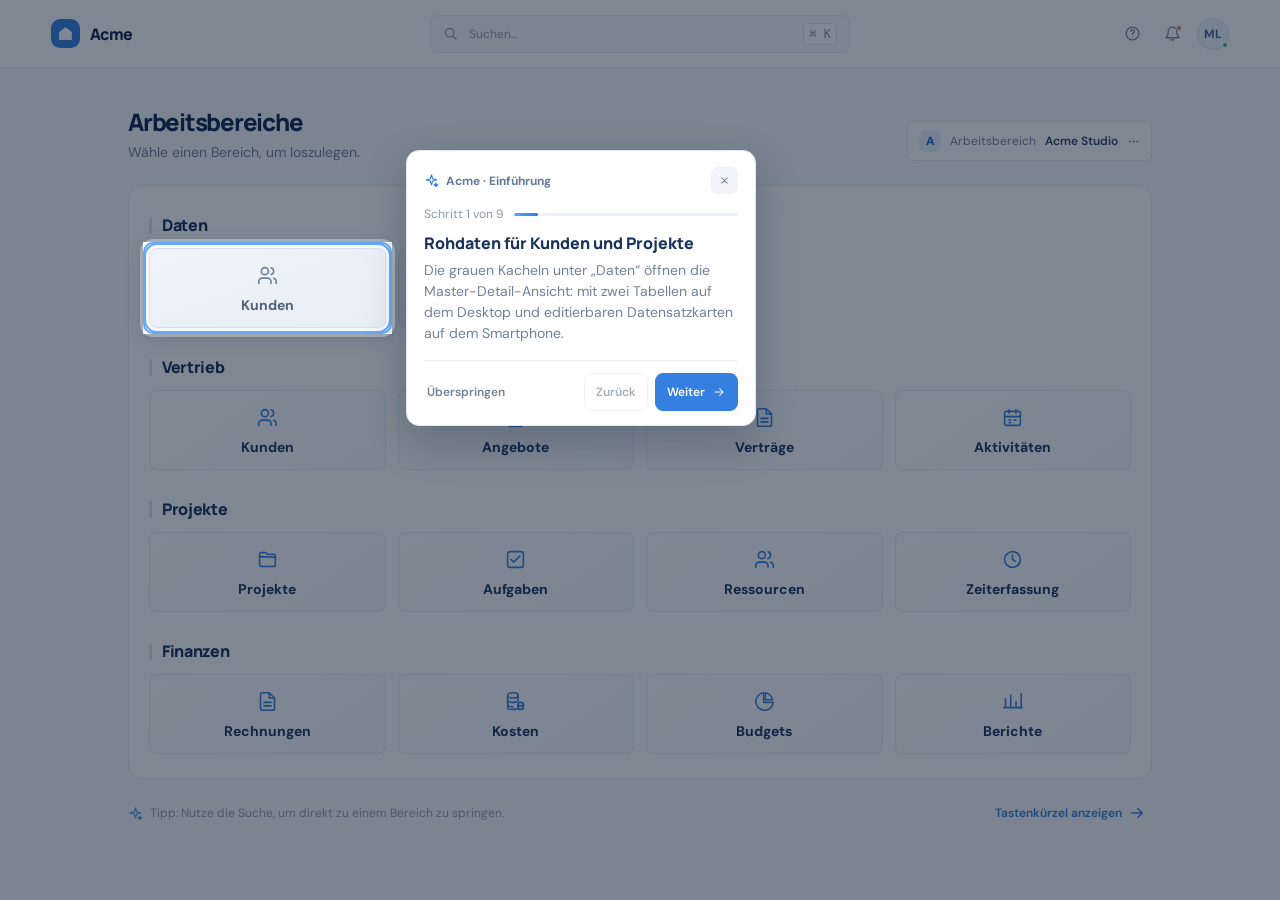
==== NavigationExperiment1/index.html @ 3a488037 "Initial commit" ====
<!doctype html>
<html lang="de">
  <head>
    <meta charset="utf-8" />
    <meta name="viewport" content="width=device-width, initial-scale=1" />
    <meta name="theme-color" content="#f5f8fc" />
    <title>Acme · Arbeitsbereich</title>
    <link rel="preconnect" href="https://fonts.googleapis.com" />
    <link rel="preconnect" href="https://fonts.gstatic.com" crossorigin />
    <link href="https://fonts.googleapis.com/css2?family=DM+Sans:wght@400;500;600;700&family=Manrope:wght@500;600;700;800&display=swap" rel="stylesheet" />
    <link rel="stylesheet" href="./styles.css" />
  </head>
  <body>
    <div class="app-shell">
      <header class="topbar">
        <button class="brand" data-action="home" aria-label="Zur Startseite">
          <span class="brand-mark" aria-hidden="true"><svg><use href="#i-house"></use></svg></span>
          <span class="brand-name">Acme</span>
        </button>

        <div class="topbar-center">
          <label class="searchbox" for="global-search">
            <svg aria-hidden="true"><use href="#i-search"></use></svg>
            <input id="global-search" type="search" placeholder="Suchen…" autocomplete="off" />
            <kbd>⌘ K</kbd>
          </label>
          <div class="search-results" id="search-results" hidden></div>
        </div>

        <div class="topbar-actions">
          <button class="icon-button" data-action="help" aria-label="Hilfe" title="Hilfe"><svg><use href="#i-help"></use></svg></button>
          <button class="icon-button notification-button" data-action="notifications" aria-label="Benachrichtigungen" title="Benachrichtigungen"><svg><use href="#i-bell"></use></svg><span class="notification-dot"></span></button>
          <button class="avatar-button" data-action="profile" aria-label="Profil öffnen" title="Profil"><span>ML</span><i></i></button>
        </div>
      </header>

      <main id="app-main" class="main-content" tabindex="-1"></main>
      <div id="overlay-root"></div>
      <div id="onboarding-root"></div>
      <div id="toast-root" class="toast-root" aria-live="polite"></div>
    </div>

    <svg class="icon-definitions" xmlns="http://www.w3.org/2000/svg" aria-hidden="true">
      <symbol id="i-house" viewBox="0 0 24 24"><path d="m3 10 9-7 9 7v10a1 1 0 0 1-1 1h-5v-7H9v7H4a1 1 0 0 1-1-1z"/><path d="M8 21v-7h8v7"/></symbol>
      <symbol id="i-search" viewBox="0 0 24 24"><circle cx="10.8" cy="10.8" r="6.8"/><path d="m16 16 5 5"/></symbol>
      <symbol id="i-help" viewBox="0 0 24 24"><circle cx="12" cy="12" r="9"/><path d="M9.6 9a2.5 2.5 0 1 1 4.8 1c-.6 1.1-2.4 1.5-2.4 3.2M12 17h.01"/></symbol>
      <symbol id="i-bell" viewBox="0 0 24 24"><path d="M18 9a6 6 0 0 0-12 0c0 7-3 7-3 9h18c0-2-3-2-3-9"/><path d="M10 21h4"/></symbol>
      <symbol id="i-users" viewBox="0 0 24 24"><path d="M16 21v-2a4 4 0 0 0-4-4H6a4 4 0 0 0-4 4v2M9 11a4 4 0 1 0 0-8 4 4 0 0 0 0 8ZM22 21v-2a4 4 0 0 0-3-3.87M16 3.13a4 4 0 0 1 0 7.75"/></symbol>
      <symbol id="i-file" viewBox="0 0 24 24"><path d="M14 2H6a2 2 0 0 0-2 2v16a2 2 0 0 0 2 2h12a2 2 0 0 0 2-2V8z"/><path d="M14 2v6h6M8 13h8M8 17h8"/></symbol>
      <symbol id="i-calendar" viewBox="0 0 24 24"><rect x="3" y="5" width="18" height="16" rx="2"/><path d="M16 3v4M8 3v4M3 11h18M8 15h2M14 15h2M8 18h2"/></symbol>
      <symbol id="i-folder" viewBox="0 0 24 24"><path d="M3 6a2 2 0 0 1 2-2h5l2 2h7a2 2 0 0 1 2 2v10a2 2 0 0 1-2 2H5a2 2 0 0 1-2-2z"/><path d="M3 9h18"/></symbol>
      <symbol id="i-check" viewBox="0 0 24 24"><rect x="3" y="3" width="18" height="18" rx="3"/><path d="m7 12 3 3 7-7"/></symbol>
      <symbol id="i-clock" viewBox="0 0 24 24"><circle cx="12" cy="12" r="9"/><path d="M12 7v5l3 2"/></symbol>
      <symbol id="i-chart" viewBox="0 0 24 24"><path d="M4 19V9M10 19V5M16 19v-7M22 19V3M2 19h21"/></symbol>
      <symbol id="i-coins" viewBox="0 0 24 24"><ellipse cx="9" cy="5" rx="6" ry="3"/><path d="M3 5v5c0 1.7 2.7 3 6 3s6-1.3 6-3V5M3 10v5c0 1.7 2.7 3 6 3M3 15v4c0 1.1 2.7 2 6 2s6-.9 6-2v-2"/><ellipse cx="18" cy="15" rx="3" ry="2"/><path d="M15 15v4c0 1.1 1.3 2 3 2s3-.9 3-2v-4"/></symbol>
      <symbol id="i-pie" viewBox="0 0 24 24"><path d="M11 2a10 10 0 1 0 11 11H11z"/><path d="M13 2v8h8a10 10 0 0 0-8-8z"/></symbol>
      <symbol id="i-settings" viewBox="0 0 24 24"><circle cx="12" cy="12" r="3"/><path d="m19.4 15 .1.1 1.4 1.1-1.4 2.4-1.7-.7a8 8 0 0 1-1.8 1l-.3 1.8h-2.8l-.3-1.8a8 8 0 0 1-1.8-1l-1.7.7-1.4-2.4L7.1 15a8 8 0 0 1 0-2l-1.4-1.1 1.4-2.4 1.7.7a8 8 0 0 1 1.8-1l.3-1.8h2.8l.3 1.8a8 8 0 0 1 1.8 1l1.7-.7 1.4 2.4-1.4 1.1a8 8 0 0 1-.1 2z"/></symbol>
      <symbol id="i-plus" viewBox="0 0 24 24"><path d="M12 5v14M5 12h14"/></symbol>
      <symbol id="i-arrow" viewBox="0 0 24 24"><path d="M5 12h14M13 6l6 6-6 6"/></symbol>
      <symbol id="i-more" viewBox="0 0 24 24"><circle cx="5" cy="12" r="1"/><circle cx="12" cy="12" r="1"/><circle cx="19" cy="12" r="1"/></symbol>
      <symbol id="i-trend" viewBox="0 0 24 24"><path d="m3 17 6-6 4 4 8-9M15 6h6v6"/></symbol>
      <symbol id="i-filter" viewBox="0 0 24 24"><path d="M4 6h16M7 12h10m-7 6h4"/></symbol>
      <symbol id="i-spark" viewBox="0 0 24 24"><path d="m12 3 1.8 6.2L20 11l-6.2 1.8L12 19l-1.8-6.2L4 11l6.2-1.8zM19 16l.8 2.2L22 19l-2.2.8L19 22l-.8-2.2L16 19l2.2-.8z"/></symbol>
      <symbol id="i-moon" viewBox="0 0 24 24"><path d="M20.5 15.3A8.5 8.5 0 0 1 8.7 3.5 8.5 8.5 0 1 0 20.5 15.3Z"/></symbol>
      <symbol id="i-sun" viewBox="0 0 24 24"><circle cx="12" cy="12" r="4"/><path d="M12 2v2m0 16v2M4.93 4.93l1.42 1.42m11.3 11.3 1.42 1.42M2 12h2m16 0h2M4.93 19.07l1.42-1.42m11.3-11.3 1.42-1.42"/></symbol>
    </svg>
    <script src="./app.js"></script>
  </body>
</html>
---- NavigationExperiment1/styles.css ----
:root {
  font-family: "DM Sans", "Segoe UI", sans-serif;
  color: #0c2146;
  background: #f5f8fc;
  font-synthesis: none;
  text-rendering: optimizeLegibility;
  --blue: #2782f6;
  --blue-dark: #1262ce;
  --ink: #0c2146;
  --muted: #72819a;
  --line: #e5ebf3;
  --surface: #fff;
  --shadow: 0 8px 24px rgba(25, 64, 112, .055), 0 1px 3px rgba(25, 64, 112, .04);
  --type-caption: 12px;
  --type-body: 14px;
  --type-heading: 16px;
  --type-module: 20px;
  --type-page: 24px;
  --space-1: 4px;
  --space-2: 8px;
  --space-3: 12px;
  --space-4: 16px;
  --space-5: 20px;
  --space-6: 24px;
  --space-8: 32px;
  --space-10: 40px;
  --radius-sm: 6px;
  --radius-md: 8px;
  --radius-lg: 12px;
  --radius-xl: 14px;
  --radius-pill: 999px;
  --control-sm: 32px;
  --control-md: 38px;
  --control-lg: 44px;
  --tile-height: 80px;
  --table-row-height: 56px;
  --table-header-height: 40px;
  --table-name-width: 29%;
  --table-owner-width: 18%;
  --table-status-width: 15%;
  --table-updated-width: 19%;
  --table-value-width: 11%;
  --table-actions-width: 8%;
}

* { box-sizing: border-box; }
body { min-width: 320px; min-height: 100vh; margin: 0; background: radial-gradient(ellipse at 50% -180px, #eaf3ff 0, #f5f8fc 58%); }
button, input, select, textarea { font: inherit; }
button { color: inherit; }
.icon-definitions { position: absolute; width: 0; height: 0; overflow: hidden; }
svg { width: 18px; height: 18px; fill: none; stroke: currentColor; stroke-width: 1.8; stroke-linecap: round; stroke-linejoin: round; }
.app-shell { min-height: 100vh; }
.topbar { height: 68px; display: grid; grid-template-columns: 1fr minmax(260px, 420px) 1fr; align-items: center; gap: 28px; padding: 0 clamp(20px, 4vw, 64px); background: rgba(255,255,255,.9); border-bottom: 1px solid #e7edf5; box-shadow: 0 3px 15px rgba(21, 55, 94, .035); position: sticky; top: 0; z-index: 20; backdrop-filter: blur(14px); }
.brand { justify-self: start; display: inline-flex; align-items: center; gap: 10px; border: 0; background: none; padding: 0; cursor: pointer; }
.brand-mark { display: grid; place-items: center; width: 29px; height: 29px; color: #fff; background: linear-gradient(145deg,#44a1ff,#1472ed); border-radius: 9px; box-shadow: 0 4px 10px rgba(39,130,246,.22); }
.brand-mark svg { width: 17px; height: 17px; fill: currentColor; stroke: none; }
.brand-name { font: 800 18px "Manrope", sans-serif; letter-spacing: -.7px; }
.topbar-center { position: relative; width: 100%; }
.searchbox { height: 38px; display: flex; align-items: center; gap: 9px; padding: 0 11px; border: 1px solid #e8eef6; border-radius: 9px; background: #f6f8fb; color: #8593a9; transition: .18s ease; }
.searchbox:focus-within { border-color: #9dc9ff; background: #fff; box-shadow: 0 0 0 3px rgba(39,130,246,.1); }
.searchbox svg { width: 15px; height: 15px; flex: 0 0 auto; }
.searchbox input { width: 100%; min-width: 0; outline: 0; border: 0; background: transparent; color: var(--ink); font-size: 12px; }
.searchbox input::placeholder { color: #95a1b4; }
.searchbox kbd { font-size: 10px; white-space: nowrap; padding: 3px 5px; border: 1px solid #e2e8f0; border-radius: 4px; background: #fff; color: #8290a4; }
.topbar-actions { justify-self: end; display: flex; align-items: center; gap: 9px; }
.icon-button, .avatar-button { display: grid; place-items: center; position: relative; width: 34px; height: 34px; border: 1px solid transparent; border-radius: 9px; background: transparent; color: #7485a0; cursor: pointer; transition: .16s ease; }
.icon-button:hover, .avatar-button:hover { background: #f3f7fc; border-color: #e5ebf3; color: #216fd2; }
.icon-button svg { width: 17px; height: 17px; }
.notification-dot { position: absolute; top: 6px; right: 6px; width: 6px; height: 6px; border: 1.5px solid #fff; border-radius: 50%; background: #f05f6c; }
.avatar-button { width: 32px; height: 32px; border-color: #dbe5f1; border-radius: 50%; background: #f1f6fd; color: #42648e; font-size: 10px; font-weight: 700; }
.avatar-button i { position: absolute; width: 8px; height: 8px; right: -1px; bottom: 0; border: 2px solid #fff; border-radius: 50%; background: #34be83; }
.main-content { max-width: 1080px; margin: 0 auto; padding: 42px 28px 72px; outline: 0; }
.welcome-row { display: flex; justify-content: space-between; align-items: end; gap: 24px; margin-bottom: 28px; }
.eyebrow { display: flex; align-items: center; gap: 7px; margin: 0 0 9px; color: #5a8dcc; font-size: 11px; font-weight: 700; letter-spacing: .075em; text-transform: uppercase; }
.eyebrow svg { width: 14px; height: 14px; }
h1, h2, h3, p { margin-top: 0; }
h1 { margin-bottom: 7px; font: 800 clamp(24px,3vw,31px)/1.18 "Manrope", sans-serif; letter-spacing: -1.25px; color: #0d2450; }
.welcome-copy { margin: 0; color: #73819a; font-size: 14px; }
.workspace-select { display: flex; align-items: center; gap: 9px; padding: 8px 11px; background: #fff; border: 1px solid var(--line); border-radius: 9px; box-shadow: 0 2px 6px rgba(28,58,94,.025); color: #73819a; font-size: 11px; }
.workspace-select strong { color: #2c4267; font-weight: 600; }
.workspace-select svg { width: 13px; height: 13px; }
.workspace-avatar { display: grid; place-items: center; width: 22px; height: 22px; border-radius: 7px; color: #176cd4; background: #e9f3ff; font-size: 10px; font-weight: 800; }
.section-stack { display: flex; flex-direction: column; gap: 0; padding: 15px 20px; border: 1px solid #e5ebf3; border-radius: 13px; background: rgba(255,255,255,.93); box-shadow: var(--shadow); }
.category-card, .content-card { background: rgba(255,255,255,.93); border: 1px solid #e5ebf3; border-radius: 13px; box-shadow: var(--shadow); }
.category-card { padding: 11px 0 15px; border: 0; border-bottom: 0; border-radius: 0; background: transparent; box-shadow: none; }
.category-card:last-child { padding-bottom: 8px; border-bottom: 0; }
.category-heading { display: flex; align-items: center; gap: 10px; margin: 0 0 10px; font: 800 15px "Manrope", sans-serif; letter-spacing: -.35px; color: #132c57; }
.category-heading::before { content: ""; width: 3px; height: 17px; border-radius: 3px; background: #3388f4; }
.category-subtitle { display: none; }
.tile-grid { display: grid; grid-template-columns: repeat(4, minmax(0,1fr)); gap: 10px; }
.nav-tile { min-height: 79px; display: flex; flex-direction: column; align-items: center; justify-content: center; gap: 5px; padding: 9px 8px; position: relative; border: 1px solid #e8edf4; border-radius: 9px; background: linear-gradient(160deg,#fff,#fbfdff); color: var(--ink); text-align: center; cursor: pointer; box-shadow: 0 2px 5px rgba(23,58,98,.025); transition: transform .18s ease, box-shadow .18s ease, border-color .18s ease; }
.nav-tile:hover { transform: translateY(-2px); border-color: #bed9fb; box-shadow: 0 9px 18px rgba(27,96,172,.09); }
.tile-icon { flex: 0 0 auto; display: grid; place-items: center; width: 27px; height: 27px; color: #2882f2; }
.tile-icon svg { width: 21px; height: 21px; }
.tile-copy { min-width: 0; display: flex; flex-direction: column; align-items: center; gap: 4px; }
.tile-title { font-size: 11px; line-height: 1.2; font-weight: 700; color: #19325d; }
.tile-desc { color: #8793a6; font-size: 10px; line-height: 1.25; }
.tile-desc, .tile-arrow { display: none; }
.home-footer { display: flex; justify-content: space-between; align-items: center; margin-top: 24px; color: #91a0b4; font-size: 11px; }
.home-footer .tip { display: flex; align-items: center; gap: 7px; }
.home-footer .tip svg { width: 15px; height: 15px; color: #4b98f0; }
.text-button { display: inline-flex; align-items: center; gap: 6px; border: 0; background: transparent; color: #287be4; font-size: 11px; font-weight: 600; cursor: pointer; }
.text-button:hover { color: #075dca; }

/* Module screens */
.breadcrumbs { display: flex; align-items: center; gap: 8px; margin: 0 0 22px; color: #8a98ac; font-size: 11px; }
.breadcrumbs button { border: 0; background: transparent; color: #467bb9; cursor: pointer; padding: 0; }
.breadcrumbs svg { width: 12px; height: 12px; color: #a5b2c3; }
.module-header { display: flex; justify-content: space-between; align-items: center; gap: 18px; margin-bottom: 24px; }
.module-title-wrap { display: flex; align-items: center; gap: 14px; }
.module-icon { display: grid; place-items: center; width: 48px; height: 48px; border: 1px solid #dcecff; border-radius: 13px; background: #eef6ff; color: #2981ee; }
.module-icon svg { width: 23px; height: 23px; }
.module-header h1 { margin-bottom: 4px; font-size: 25px; }
.module-header p { margin: 0; color: #7c8aa0; font-size: 12px; }
.primary-button, .secondary-button { height: 37px; display: inline-flex; align-items: center; justify-content: center; gap: 7px; padding: 0 13px; border: 1px solid #dce5f0; border-radius: 8px; background: #fff; color: #344c70; font-size: 11px; font-weight: 600; cursor: pointer; transition: .15s ease; }
.primary-button { border-color: #2679e4; background: linear-gradient(145deg,#388ff5,#1870df); color: white; box-shadow: 0 4px 10px rgba(35,119,226,.2); }
.primary-button:hover { background: #1466d0; transform: translateY(-1px); }
.secondary-button:hover { border-color: #bbd3f2; background: #f8fbff; }
.primary-button svg, .secondary-button svg { width: 15px; height: 15px; }
.stats-row { display: grid; grid-template-columns: repeat(4,minmax(0,1fr)); gap: 12px; margin-bottom: 17px; }
.stat-card { padding: 16px 17px; border: 1px solid var(--line); border-radius: 11px; background: #fff; box-shadow: 0 3px 8px rgba(24,58,96,.025); }
.stat-label { color: #7a889e; font-size: 10px; }
.stat-value-row { display: flex; align-items: end; justify-content: space-between; gap: 8px; margin-top: 7px; }
.stat-value { color: #132b55; font: 800 22px "Manrope",sans-serif; letter-spacing: -.7px; }
.stat-change { color: #1ba778; font-size: 10px; font-weight: 700; }
.stat-icon { display: grid; place-items: center; width: 28px; height: 28px; border-radius: 8px; color: #3287f3; background: #edf5ff; }
.stat-icon svg { width: 15px; height: 15px; }
.content-card { overflow: hidden; }
.content-card-header { display: flex; justify-content: space-between; align-items: center; gap: 16px; padding: 16px 18px; border-bottom: 1px solid #edf1f6; }
.content-card-header h2 { margin: 0; font: 700 14px "Manrope",sans-serif; color: #17305b; }
.content-card-header p { margin: 4px 0 0; color: #8a97aa; font-size: 10px; }
.table-tools { display: flex; align-items: center; gap: 8px; }
.table-search { display: flex; align-items: center; gap: 6px; width: 178px; height: 31px; padding: 0 9px; border: 1px solid #e8edf4; border-radius: 7px; color: #9aa7b8; background: #fff; }
.table-search svg { width: 14px; height: 14px; }
.table-search input { min-width: 0; width: 100%; border: 0; outline: 0; font-size: 10px; color: var(--ink); }
.table-search input::placeholder { color: #9aa7b8; }
.filter-button { display: inline-flex; align-items: center; gap: 6px; height: 31px; padding: 0 9px; border: 1px solid #e8edf4; border-radius: 7px; background: #fff; color: #657791; font-size: 10px; cursor: pointer; }
.filter-button svg { width: 13px; height: 13px; }
.table-wrap { overflow-x: auto; }
table { width: 100%; border-collapse: collapse; white-space: nowrap; }
th { padding: 10px 18px; background: #fbfcfe; color: #8d9aad; font-size: 9px; font-weight: 600; text-align: left; }
td { padding: 12px 18px; border-top: 1px solid #f0f3f7; color: #445874; font-size: 10px; }
tbody tr:hover { background: #fbfdff; }
.row-name { display: flex; align-items: center; gap: 10px; color: #20395f; font-weight: 600; }
.row-avatar { display: grid; place-items: center; width: 28px; height: 28px; flex: 0 0 auto; border-radius: 8px; background: #edf5ff; color: #317fdc; font-size: 9px; font-weight: 700; }
.row-avatar.green { background: #e8f8f0; color: #28966c; }.row-avatar.violet { background: #f2edff; color: #7d62cf; }.row-avatar.orange { background: #fff3e7; color: #d98736; }
.row-sub { display: block; margin-top: 2px; color: #929fb0; font-size: 9px; font-weight: 400; }
.status { display: inline-flex; align-items: center; gap: 5px; padding: 4px 7px; border-radius: 20px; background: #eaf8f1; color: #24885e; font-size: 9px; font-weight: 600; }
.status::before { content: ""; width: 5px; height: 5px; border-radius: 50%; background: currentColor; }
.status.pending { background: #fff6e7; color: #c48525; }.status.progress { background: #edf5ff; color: #3379cf; }.status.overdue { background: #fff0f0; color: #d7565d; }
.amount { color: #223a5f; font-weight: 700; }
.row-menu { display: grid; place-items: center; width: 26px; height: 26px; border: 0; border-radius: 6px; background: transparent; color: #9ba8b9; cursor: pointer; }
.row-menu:hover { background: #f1f6fc; color: #397fcf; }
.row-menu svg { width: 16px; height: 16px; }
.table-footer { display: flex; justify-content: space-between; align-items: center; padding: 12px 18px; border-top: 1px solid #edf1f6; color: #8b98aa; font-size: 9px; }
.pagination { display: flex; align-items: center; gap: 4px; }.page-button { display: grid; place-items: center; width: 25px; height: 25px; border: 1px solid transparent; border-radius: 6px; background: transparent; color: #77879e; font-size: 9px; cursor: pointer; }.page-button.active { border-color: #d8e9fc; background: #edf5ff; color: #2477db; font-weight: 700; }
.secondary-grid { display: grid; grid-template-columns: 1.4fr 1fr; gap: 15px; margin-top: 15px; }
.activity-list { padding: 0 18px 5px; }
.activity-item { display: flex; align-items: center; gap: 11px; padding: 11px 0; border-bottom: 1px solid #f0f3f7; color: #5c6e88; font-size: 10px; }.activity-item:last-child { border-bottom: 0; }
.activity-dot { width: 7px; height: 7px; border-radius: 50%; background: #3c90f3; box-shadow: 0 0 0 4px #edf5ff; }
.activity-item strong { color: #334c70; font-weight: 600; }.activity-time { margin-left: auto; color: #9ba7b6; font-size: 9px; }
.progress-content { padding: 17px 18px 19px; }.progress-title { display: flex; justify-content: space-between; margin-bottom: 8px; color: #6f7f96; font-size: 10px; }.progress-title strong { color: #344c70; }.progress-track { height: 7px; overflow: hidden; border-radius: 10px; background: #edf1f7; }.progress-track span { display: block; width: 72%; height: 100%; border-radius: inherit; background: linear-gradient(90deg,#48a1ff,#2378e6); }.progress-caption { margin: 9px 0 0; color: #91a0b2; font-size: 9px; }
.empty-row { padding: 27px; color: #96a3b4; text-align: center; font-size: 11px; }

/* Popovers, search and forms */
.search-results { position: absolute; z-index: 30; top: 44px; left: 0; right: 0; padding: 6px; border: 1px solid #e3eaf3; border-radius: 10px; background: white; box-shadow: 0 14px 35px rgba(14,43,80,.15); }
.search-caption { padding: 6px 8px 8px; color: #93a0b0; font-size: 9px; font-weight: 700; letter-spacing: .06em; text-transform: uppercase; }
.search-result { display: flex; align-items: center; gap: 9px; width: 100%; padding: 8px; border: 0; border-radius: 7px; background: #fff; text-align: left; cursor: pointer; }.search-result:hover { background: #f5f9fe; }.search-result .tile-icon { width: 30px; height: 30px; border-radius: 7px; }.search-result .tile-icon svg { width: 15px; height: 15px; }.search-result strong { display: block; color: #2b4267; font-size: 10px; }.search-result small { display: block; margin-top: 2px; color: #8d9aab; font-size: 9px; }
.popover { position: fixed; z-index: 40; top: 58px; right: clamp(18px,4vw,64px); width: 282px; border: 1px solid #e2e9f2; border-radius: 11px; background: #fff; box-shadow: 0 14px 38px rgba(16,44,79,.17); overflow: hidden; animation: pop .15s ease-out; }.popover-header { padding: 14px 15px; border-bottom: 1px solid #edf1f6; color: #20395f; font: 700 12px "Manrope",sans-serif; }.popover-item { display: flex; gap: 10px; padding: 12px 15px; border-bottom: 1px solid #f1f4f8; color: #6b7c94; font-size: 10px; line-height: 1.45; }.popover-item:last-child { border: 0; }.popover-item svg { width: 15px; height: 15px; color: #4287db; flex: 0 0 auto; }.popover-item strong { color: #354d70; }
.menu-item { display: flex; width: 100%; align-items: center; gap: 10px; padding: 11px 15px; border: 0; background: #fff; color: #566a86; text-align: left; font-size: 10px; cursor: pointer; }.menu-item:hover { background: #f6f9fd; }.menu-item svg { width: 15px; height: 15px; color: #7890ae; }.profile-card { display: flex; align-items: center; gap: 10px; padding: 14px; border-bottom: 1px solid #edf1f6; }.profile-large { display: grid; place-items: center; width: 35px; height: 35px; border-radius: 50%; background: #eaf3ff; color: #3179cc; font-size: 11px; font-weight: 700; }.profile-card strong { display: block; color: #314967; font-size: 11px; }.profile-card small { display: block; margin-top: 2px; color: #8d9aab; font-size: 9px; }
.overlay { position: fixed; z-index: 60; inset: 0; display: grid; place-items: center; padding: 20px; background: rgba(16,37,66,.32); backdrop-filter: blur(3px); animation: fade .15s ease; }.modal { width: min(100%,430px); border: 1px solid #e1e9f3; border-radius: 13px; background: white; box-shadow: 0 18px 55px rgba(10,32,63,.22); overflow: hidden; animation: pop .18s ease-out; }.modal-header { display: flex; justify-content: space-between; align-items: start; padding: 19px 21px 15px; border-bottom: 1px solid #edf1f6; }.modal-header h2 { margin: 0 0 5px; color: #19325b; font: 800 17px "Manrope",sans-serif; }.modal-header p { margin: 0; color: #8794a6; font-size: 10px; }.close-button { display: grid; place-items: center; width: 27px; height: 27px; border: 0; border-radius: 7px; background: #f4f7fb; color: #7d8da3; cursor: pointer; }.close-button svg { width: 14px; height: 14px; transform: rotate(45deg); }.form-body { display: grid; gap: 13px; padding: 18px 21px; }.field { display: grid; gap: 6px; }.field label { color: #546984; font-size: 10px; font-weight: 600; }.field input, .field select, .field textarea { width: 100%; min-height: 36px; border: 1px solid #e2e9f1; border-radius: 7px; padding: 8px 10px; outline: 0; background: #fff; color: #344b6b; font-size: 10px; }.field textarea { min-height: 70px; resize: vertical; }.field input:focus, .field select:focus, .field textarea:focus { border-color: #98c3f5; box-shadow: 0 0 0 3px rgba(39,130,246,.09); }.modal-footer { display: flex; justify-content: end; gap: 8px; padding: 12px 21px 17px; border-top: 1px solid #edf1f6; }
.toast-root { position: fixed; z-index: 80; bottom: 22px; right: 22px; display: flex; flex-direction: column; gap: 8px; }.toast { display: flex; align-items: center; gap: 9px; min-width: 220px; padding: 12px 15px; border: 1px solid #dbe9f8; border-radius: 9px; background: white; box-shadow: 0 9px 25px rgba(24,54,90,.14); color: #47617f; font-size: 11px; animation: toast-in .2s ease-out; }.toast svg { width: 16px; height: 16px; color: #27a879; }
@keyframes pop { from { opacity: 0; transform: translateY(-5px) scale(.985); } to { opacity: 1; transform: translateY(0) scale(1); } } @keyframes fade { from { opacity: 0; } to { opacity: 1; } } @keyframes toast-in { from { opacity: 0; transform: translateY(8px); } to { opacity: 1; transform: translateY(0); } }
@media (max-width: 850px) { .main-content { padding: 30px 20px 55px; }.tile-grid { grid-template-columns: repeat(2,minmax(0,1fr)); }.nav-tile { min-height: 78px; }.topbar { grid-template-columns: auto minmax(160px,1fr) auto; gap: 17px; padding: 0 20px; }.stats-row { grid-template-columns: repeat(2,minmax(0,1fr)); }.secondary-grid { grid-template-columns: 1fr; } }
@media (max-width: 560px) { .topbar { height: 104px; grid-template-columns: 1fr auto; grid-template-rows: 56px 38px; gap: 0 10px; padding: 0 14px 9px; }.topbar-center { grid-column: 1 / -1; grid-row: 2; display: block; }.brand-name { font-size: 17px; }.topbar-actions { grid-column: 2; grid-row: 1; }.main-content { padding: 25px 14px 45px; }.welcome-row { align-items: start; flex-direction: column; gap: 15px; margin-bottom: 21px; }.welcome-row .workspace-select { align-self: stretch; }.category-card { padding: 15px 13px; }.tile-grid { gap: 8px; }.nav-tile { min-height: 73px; padding: 10px; gap: 9px; }.tile-icon { width: 34px; height: 34px; }.tile-icon svg { width: 17px; height: 17px; }.tile-title { font-size: 11px; }.tile-desc { font-size: 9px; }.module-header { align-items: start; flex-direction: column; }.module-header .primary-button { align-self: stretch; }.module-header h1 { font-size: 22px; }.stats-row { gap: 8px; }.stat-card { padding: 13px; }.stat-value { font-size: 19px; }.content-card-header { align-items: start; flex-direction: column; }.table-tools { width: 100%; }.table-search { flex: 1; }.table-footer { flex-direction: column; align-items: start; gap: 9px; }.home-footer { align-items: start; flex-direction: column; gap: 11px; }.popover { right: 12px; top: 90px; }.searchbox kbd { display: none; } }

/* Typography scale: size follows the role, not the individual component. */
h1 { font-size: var(--type-page); }
.module-header h1 { font-size: var(--type-module); }
.welcome-copy, .module-header p, .tile-title, .primary-button, .secondary-button,
.filter-button, .table-search input, td, .status, .amount, .menu-item, .popover-item,
.toast, .activity-item, .field input, .field select, .field textarea, .empty-row {
  font-size: var(--type-body);
}
.category-heading, .content-card-header h2, .modal-header h2 { font-size: var(--type-heading); }
.stat-value { font-size: var(--type-page); }
.eyebrow, .workspace-select, .searchbox input, .stat-label, th, .row-sub,
.table-footer, .page-button, .search-caption, .search-result strong,
.field label, .modal-header p, .progress-caption, .progress-title,
.activity-time, .profile-card strong, .profile-card small, .searchbox kbd,
.avatar-button, .profile-large { font-size: var(--type-caption); }
.search-result small { font-size: var(--type-caption); }
.home-footer, .text-button, .breadcrumbs, .content-card-header p,
.stat-change, .row-avatar { font-size: var(--type-caption); }
.popover-item { font-size: var(--type-body); }

/* Compact scale: five sizes cover the complete interface. */
.brand-name { font-size: var(--type-heading); }
.workspace-avatar, .popover-header span, #overlay-root .welcome-copy { font-size: var(--type-caption) !important; }
@media (max-width: 560px) {
  .brand-name { font-size: var(--type-heading); }
}

/* Shared layout scale for spacing, controls, cards and data tables. */
.topbar { height: 68px; }
.main-content { padding-block: var(--space-10) 72px; }
.welcome-row { gap: var(--space-6); margin-bottom: var(--space-6); }
.section-stack { padding: var(--space-4) var(--space-5); border-radius: var(--radius-xl); }
.category-card { padding-block: var(--space-3) var(--space-4); }
.category-heading { margin-bottom: var(--space-3); }
.tile-grid { gap: var(--space-3); }
.nav-tile { min-height: var(--tile-height); gap: var(--space-2); padding: var(--space-2); border-radius: var(--radius-md); }
.topbar-actions, .tile-copy, .table-tools, .pagination { gap: var(--space-2); }
.searchbox, .primary-button, .secondary-button { min-height: var(--control-md); border-radius: var(--radius-md); }
.searchbox { height: var(--control-md); padding-inline: var(--space-3); }
.icon-button { width: var(--control-sm); height: var(--control-sm); border-radius: var(--radius-md); }
.workspace-select, .filter-button, .table-search { min-height: var(--control-sm); border-radius: var(--radius-sm); }
.primary-button, .secondary-button { padding-inline: var(--space-4); }
.stats-row { gap: var(--space-3); margin-bottom: var(--space-4); }
.stat-card { min-height: 104px; padding: var(--space-4); border-radius: var(--radius-lg); }
.stat-value-row { margin-top: var(--space-2); }
.content-card, .category-card { border-radius: var(--radius-lg); }
.content-card-header { min-height: 64px; padding: var(--space-4) var(--space-5); gap: var(--space-4); }
.table-search { width: 190px; height: var(--control-sm); padding-inline: var(--space-2); }
.filter-button { height: var(--control-sm); padding-inline: var(--space-3); }
.table-wrap { width: 100%; }
table { width: 100%; table-layout: fixed; }
col.col-name { width: var(--table-name-width); }
col.col-owner { width: var(--table-owner-width); }
col.col-status { width: var(--table-status-width); }
col.col-updated { width: var(--table-updated-width); }
col.col-value { width: var(--table-value-width); }
col.col-actions { width: var(--table-actions-width); }
th { height: var(--table-header-height); padding: var(--space-2) var(--space-4); overflow: hidden; text-overflow: ellipsis; }
td { height: var(--table-row-height); padding: var(--space-2) var(--space-4); overflow: hidden; text-overflow: ellipsis; }
.row-name { min-width: 0; gap: var(--space-3); }
.row-name > span:last-child { min-width: 0; overflow: hidden; text-overflow: ellipsis; }
.row-sub { overflow: hidden; text-overflow: ellipsis; white-space: nowrap; }
.row-menu { width: var(--control-sm); height: var(--control-sm); border-radius: var(--radius-sm); }
.table-wrap td:last-child, .table-wrap th:last-child { padding-left: var(--space-1); padding-right: var(--space-5); text-align: right; }
.table-wrap td:last-child .row-menu { margin-left: auto; }
.status { max-width: 100%; padding: var(--space-1) var(--space-2); border-radius: var(--radius-pill); overflow: hidden; text-overflow: ellipsis; white-space: nowrap; }
.table-footer { min-height: 48px; padding: var(--space-2) var(--space-5); }
.page-button { width: var(--control-sm); height: var(--control-sm); border-radius: var(--radius-sm); }
.secondary-grid { gap: var(--space-4); margin-top: var(--space-4); }
.activity-list { padding-inline: var(--space-5); }
.activity-item { min-height: 48px; gap: var(--space-3); }
.progress-content { padding: var(--space-5); }
.search-results, .popover { border-radius: var(--radius-lg); }
.search-result { min-height: var(--control-lg); padding: var(--space-2); border-radius: var(--radius-sm); }
.popover-item { min-height: 52px; gap: var(--space-3); padding: var(--space-3) var(--space-4); }
.menu-item { min-height: var(--control-lg); gap: var(--space-3); padding-inline: var(--space-4); }
.modal { border-radius: var(--radius-xl); }
.modal-header { min-height: 76px; padding: var(--space-5); }
.form-body { gap: var(--space-4); padding: var(--space-5); }
.field { gap: var(--space-2); }
.field input, .field select { min-height: var(--control-md); padding: var(--space-2) var(--space-3); border-radius: var(--radius-sm); }
.field textarea { min-height: 88px; padding: var(--space-3); border-radius: var(--radius-sm); }
.modal-footer { min-height: 64px; gap: var(--space-2); padding: var(--space-3) var(--space-5); }
.toast { min-height: var(--control-lg); gap: var(--space-3); padding: var(--space-3) var(--space-4); border-radius: var(--radius-md); }

@media (max-width: 850px) {
  .main-content { padding: 30px 20px 55px; }
  .tile-grid { gap: var(--space-2); }
  .nav-tile { min-height: 76px; }
  .table-wrap { overflow-x: auto; }
  table { min-width: 760px; }
}
@media (max-width: 560px) {
  .main-content { padding: 25px 14px 45px; }
  .section-stack { padding: var(--space-3); }
  .category-card { padding: var(--space-3) 0; }
  .tile-grid { gap: var(--space-2); }
  .nav-tile { min-height: 72px; padding: var(--space-2); }
  .stats-row { gap: var(--space-2); }
  .stat-card { min-height: 96px; padding: var(--space-3); }
  .content-card-header { padding: var(--space-4); }
  .table-search { width: auto; flex: 1; }
  .activity-list { padding-inline: var(--space-4); }
  .modal-header, .form-body { padding-inline: var(--space-4); }
  .modal-footer { padding-inline: var(--space-4); }
}

/* Calm visual treatment: retain the blue identity and card layout with less noise. */
:root {
  --blue: #347fdf;
  --blue-dark: #246bc4;
  --muted: #748198;
  --line: #e7ebf1;
  --shadow: 0 2px 8px rgba(30, 54, 84, .035);
}
body { background: #f7f9fc; }
.topbar { background: #fff; box-shadow: none; backdrop-filter: none; }
.brand-mark { background: #347fdf; box-shadow: none; }
.searchbox:focus-within { box-shadow: 0 0 0 2px rgba(52,127,223,.12); }
.category-card, .content-card, .section-stack, .stat-card { box-shadow: none; }
.category-card, .content-card, .section-stack, .stat-card, .nav-tile { border-color: #e7ebf1; }
.category-heading::before { background: #d9e6f5; }
.nav-tile { background: linear-gradient(145deg, #fff 0%, #f8fbff 100%); box-shadow: none; transition: background .16s ease, border-color .16s ease; }
.nav-tile:hover { transform: none; border-color: #b8d1ed; background: linear-gradient(145deg, #fff 0%, #f2f7fd 100%); box-shadow: none; }
.tile-icon, .module-icon { color: #347fdf; }
.tile-icon { background: transparent; }
.primary-button { border-color: #347fdf; background: #347fdf; box-shadow: none; }
.primary-button:hover { background: #286fc9; transform: none; }
.secondary-button:hover, .filter-button:hover { border-color: #cbd8e8; background: #f8fafd; }
.stat-icon { color: #347fdf; background: #f1f6fc; }
.stat-change { color: #78869b; }
.notification-dot { background: #d87578; }
.status { background: #eff7f3; color: #3d8065; }
.status.pending { background: #faf5ea; color: #98783f; }
.status.progress { background: #eef4fb; color: #4a78ad; }
.status.overdue { background: #fbefef; color: #a75c60; }
.popover, .modal, .search-results { box-shadow: 0 8px 24px rgba(24,45,73,.1); }
.toast { box-shadow: 0 4px 14px rgba(24,45,73,.08); }
.activity-dot { box-shadow: 0 0 0 4px #f0f5fb; }
.content-card-header, .table-footer { border-color: #edf0f4; }
tbody tr:hover { background: #fafbfd; }
.icon-button:hover, .avatar-button:hover { background: #f7f9fc; border-color: #e7ebf1; color: #347fdf; }
.text-button, .breadcrumbs button { color: #347fdf; }
.text-button:hover { color: #246bc4; }
.close-button { background: #f6f8fb; }
button, input, select, textarea { -webkit-tap-highlight-color: transparent; }
:focus-visible { outline: 2px solid #75a8e8; outline-offset: 2px; }
@media (prefers-reduced-motion: reduce) {
  *, *::before, *::after { scroll-behavior: auto !important; animation-duration: .01ms !important; animation-iteration-count: 1 !important; transition-duration: .01ms !important; }
}

:root[data-theme="dark"] {
  color-scheme: dark;
  color: #e5ecf6;
  background: #101722;
  --ink: #e5ecf6;
  --muted: #9aa9bc;
  --line: #2b384a;
  --surface: #172231;
  --shadow: 0 2px 10px rgba(0,0,0,.18);
}
:root[data-theme="dark"] body { background: #101722; }
:root[data-theme="dark"] .topbar { background: #141e2b; border-color: #283547; }
:root[data-theme="dark"] .brand-name,
:root[data-theme="dark"] h1,
:root[data-theme="dark"] .category-heading,
:root[data-theme="dark"] .tile-title,
:root[data-theme="dark"] .content-card-header h2,
:root[data-theme="dark"] .modal-header h2,
:root[data-theme="dark"] .stat-value,
:root[data-theme="dark"] .row-name,
:root[data-theme="dark"] .amount { color: #e5ecf6; }
:root[data-theme="dark"] .section-stack,
:root[data-theme="dark"] .content-card,
:root[data-theme="dark"] .stat-card,
:root[data-theme="dark"] .nav-tile,
:root[data-theme="dark"] .search-result,
:root[data-theme="dark"] .popover,
:root[data-theme="dark"] .modal,
:root[data-theme="dark"] .menu-item,
:root[data-theme="dark"] .field input,
:root[data-theme="dark"] .field select,
:root[data-theme="dark"] .field textarea,
:root[data-theme="dark"] .table-search,
:root[data-theme="dark"] .filter-button,
:root[data-theme="dark"] .workspace-select { background-color: #172231; border-color: #2b384a; color: #dce5f1; }
:root[data-theme="dark"] .nav-tile { background-image: linear-gradient(145deg,#192638 0%,#172231 100%); }
:root[data-theme="dark"] .nav-tile:hover,
:root[data-theme="dark"] .search-result:hover,
:root[data-theme="dark"] .menu-item:hover { background-color: #1c2a3c; background-image: none; }
:root[data-theme="dark"] .searchbox { background: #192536; border-color: #2b384a; color: #aab9cc; }
:root[data-theme="dark"] .searchbox:focus-within { background: #172231; border-color: #4b88d3; }
:root[data-theme="dark"] .searchbox input,
:root[data-theme="dark"] .table-search input { color: #e5ecf6; }
:root[data-theme="dark"] .searchbox input::placeholder,
:root[data-theme="dark"] .table-search input::placeholder { color: #8292a8; }
:root[data-theme="dark"] .workspace-select strong,
:root[data-theme="dark"] .module-header p,
:root[data-theme="dark"] .welcome-copy,
:root[data-theme="dark"] .content-card-header p,
:root[data-theme="dark"] .breadcrumbs,
:root[data-theme="dark"] td,
:root[data-theme="dark"] .popover-item,
:root[data-theme="dark"] .menu-item,
:root[data-theme="dark"] .activity-item,
:root[data-theme="dark"] .field label { color: #a8b6c9; }
:root[data-theme="dark"] .breadcrumbs strong,
:root[data-theme="dark"] .activity-item strong,
:root[data-theme="dark"] .popover-item strong { color: #dce5f1; }
:root[data-theme="dark"] .category-heading::before { background: #355273; }
:root[data-theme="dark"] .module-icon,
:root[data-theme="dark"] .stat-icon,
:root[data-theme="dark"] .tile-icon { background-color: #1d2d42; color: #82b6f4; }
:root[data-theme="dark"] .tile-icon { background-color: transparent; }
:root[data-theme="dark"] .workspace-avatar,
:root[data-theme="dark"] .row-avatar,
:root[data-theme="dark"] .profile-large { background: #20334b; color: #a8ccf5; }
:root[data-theme="dark"] th { background: #141e2b; color: #9aabc0; }
:root[data-theme="dark"] td,
:root[data-theme="dark"] .content-card-header,
:root[data-theme="dark"] .table-footer,
:root[data-theme="dark"] .activity-item,
:root[data-theme="dark"] .modal-header,
:root[data-theme="dark"] .modal-footer,
:root[data-theme="dark"] .profile-card,
:root[data-theme="dark"] .popover-item { border-color: #283547; }
:root[data-theme="dark"] tbody tr:hover { background: #1a2737; }
:root[data-theme="dark"] .status { background: #1d332d; color: #9acbb4; }
:root[data-theme="dark"] .status.pending { background: #352e20; color: #d8bd82; }
:root[data-theme="dark"] .status.progress { background: #1e2f45; color: #a5c7ee; }
:root[data-theme="dark"] .status.overdue { background: #382528; color: #e2a2a3; }
:root[data-theme="dark"] .stat-change,
:root[data-theme="dark"] .table-footer,
:root[data-theme="dark"] .activity-time,
:root[data-theme="dark"] .row-sub,
:root[data-theme="dark"] .search-caption,
:root[data-theme="dark"] .search-result small,
:root[data-theme="dark"] .profile-card small { color: #91a1b7; }
:root[data-theme="dark"] .table-search,
:root[data-theme="dark"] .filter-button,
:root[data-theme="dark"] .secondary-button { background: #192536; border-color: #344359; color: #ced9e8; }
:root[data-theme="dark"] .primary-button { background: #347fdf; border-color: #347fdf; color: #fff; }
:root[data-theme="dark"] .popover-header { color: #e5ecf6; border-color: #283547; }
:root[data-theme="dark"] .close-button { background: #202d3e; color: #bdc9d8; }
:root[data-theme="dark"] .toast { background: #172231; border-color: #314359; color: #dce5f1; }
:root[data-theme="dark"] .searchbox kbd { background: #1c293a; border-color: #344359; color: #aebbd0; }
:root[data-theme="dark"] .page-button { color: #aab9cc; }
:root[data-theme="dark"] .page-button.active { background: #203753; border-color: #345777; color: #b9d7fb; }
:root[data-theme="dark"] .row-menu { color: #9aabc0; }
:root[data-theme="dark"] .row-menu:hover { background: #24344a; color: #a9cdf5; }
:root[data-theme="dark"] .progress-track { background: #29374a; }
:root[data-theme="dark"] .empty-row { color: #9baac0; }

/* Guided UI tour: shade the page and keep one live control in focus. */
#onboarding-root { position: fixed; z-index: 100; inset: 0; pointer-events: none; }
.tour-shade { position: fixed; z-index: 0; background: rgba(10, 25, 46, .52); pointer-events: auto; }
.tour-spotlight { position: fixed; z-index: 1; border: 2px solid #66a8f7; border-radius: 10px; background: rgba(65, 143, 238, .035); box-shadow: 0 0 0 3px rgba(255,255,255,.34), 0 4px 18px rgba(11,37,70,.18); pointer-events: auto; }
.tour-highlight { outline: 2px solid #68a9f6 !important; outline-offset: 3px !important; }
.tour-card { position: fixed; z-index: 2; width: min(350px, calc(100vw - 24px)); max-height: min(76vh, 420px); overflow: auto; padding: 16px 17px 14px; border: 1px solid #dfe7f1; border-radius: 13px; background: var(--surface); box-shadow: 0 16px 42px rgba(9,29,56,.24); color: var(--ink); animation: tour-appear .16s ease-out; pointer-events: auto; }
.tour-card::before { content: ""; position: absolute; width: 13px; height: 13px; border: 1px solid #dfe7f1; background: var(--surface); transform: rotate(45deg); }
.tour-card[data-placement="right"]::before { top: var(--tour-pointer); left: -7px; border-top: 0; border-right: 0; }
.tour-card[data-placement="left"]::before { top: var(--tour-pointer); right: -7px; border-bottom: 0; border-left: 0; }
.tour-card[data-placement="bottom"]::before { top: -7px; left: var(--tour-pointer); border-right: 0; border-bottom: 0; }
.tour-card[data-placement="top"]::before { bottom: -7px; left: var(--tour-pointer); border-top: 0; border-left: 0; }
.tour-card-top { display: flex; align-items: center; justify-content: space-between; gap: 12px; margin-bottom: 12px; }
.tour-label { display: inline-flex; align-items: center; gap: 7px; color: #657a96; font-size: var(--type-caption); font-weight: 700; }
.tour-label svg { width: 15px; height: 15px; color: var(--blue); }
.tour-close { display: grid; flex: 0 0 auto; width: 27px; height: 27px; place-items: center; border: 0; border-radius: 7px; background: #f1f5fa; color: #71829a; cursor: pointer; }
.tour-close svg { width: 13px; height: 13px; transform: rotate(45deg); }
.tour-progress { display: grid; grid-template-columns: auto 1fr; align-items: center; gap: 10px; margin-bottom: 11px; color: #8997aa; font-size: var(--type-caption); }
.tour-progress > div { height: 3px; overflow: hidden; border-radius: 99px; background: #edf2f8; }
.tour-progress i { display: block; height: 100%; border-radius: inherit; background: linear-gradient(90deg,#58a4fb,#287de6); }
.tour-card h2 { margin: 0 0 6px; color: #19325b; font: 800 16px/1.3 "Manrope",sans-serif; }
.tour-card > p { margin: 0 0 16px; color: #71819a; font-size: var(--type-body); line-height: 1.5; }
.tour-actions { display: flex; align-items: center; justify-content: space-between; gap: 10px; padding-top: 12px; border-top: 1px solid #edf1f6; }
.tour-actions > div { display: flex; align-items: center; gap: 7px; }
.tour-actions .primary-button,
.tour-actions .secondary-button { height: 34px; padding-inline: 11px; font-size: var(--type-caption); }
.tour-actions .primary-button svg { width: 14px; height: 14px; }
.tour-actions button:disabled { opacity: .45; cursor: default; }
.tour-skip { padding: 7px 3px; border: 0; background: transparent; color: #71819a; font: 600 var(--type-caption) "DM Sans",sans-serif; cursor: pointer; }
.tour-skip:hover { color: #216fd2; }
@keyframes tour-appear { from { opacity: 0; transform: translateY(5px) scale(.99); } to { opacity: 1; transform: translateY(0) scale(1); } }
:root[data-theme="dark"] .tour-shade { background: rgba(0, 0, 0, .58); }
:root[data-theme="dark"] .tour-spotlight { border-color: #80b8fa; box-shadow: 0 0 0 3px rgba(205,226,252,.2), 0 4px 18px rgba(0,0,0,.35); }
:root[data-theme="dark"] .tour-card { border-color: #344359; }
:root[data-theme="dark"] .tour-card::before { border-color: #344359; }
:root[data-theme="dark"] .tour-label,
:root[data-theme="dark"] .tour-progress,
:root[data-theme="dark"] .tour-skip { color: #a8b6c9; }
:root[data-theme="dark"] .tour-close { background: #202d3e; color: #bdc9d8; }
:root[data-theme="dark"] .tour-progress > div { background: #29374a; }
:root[data-theme="dark"] .tour-card h2 { color: #e5ecf6; }
:root[data-theme="dark"] .tour-card > p { color: #a8b6c9; }
:root[data-theme="dark"] .tour-actions { border-color: #283547; }
@media (max-width: 560px) {
  .tour-card { width: min(350px, calc(100vw - 24px)); padding: 14px 14px 12px; }
  .tour-card > p { font-size: var(--type-caption); }
  .tour-actions { gap: 7px; }
  .tour-actions > div { gap: 5px; }
  .tour-actions .primary-button,
  .tour-actions .secondary-button { padding-inline: 9px; }
}
@media (prefers-reduced-motion: reduce) {
  .tour-card { animation: none; }
}

/* Compact business-object tables */
.nav-tile-data { border-color: #e1e5eb; background: linear-gradient(160deg, #f7f8fa, #eef1f5); color: #58677a; box-shadow: 0 1px 3px rgba(30,45,64,.025); }
.nav-tile-data .tile-icon { color: #718096; }
.nav-tile-data .tile-title { color: #536176; }
.nav-tile-data:hover { border-color: #c7d0dc; background: linear-gradient(160deg, #f2f4f7, #e8edf2); box-shadow: 0 5px 12px rgba(30,45,64,.07); }
.main-content.data-mode { max-width: 1440px; padding-top: 27px; }
.data-view { display: flex; flex-direction: column; gap: 16px; }
.data-toolbar { display: flex; align-items: end; justify-content: space-between; gap: 20px; }
.data-title-block { min-width: 0; }
.data-back { display: inline-flex; align-items: center; gap: 6px; margin: 0 0 16px; padding: 0; border: 0; background: transparent; color: #77869a; font-size: var(--type-caption); cursor: pointer; }
.data-back:hover { color: #287be4; }
.data-back svg { width: 13px; height: 13px; transform: rotate(180deg); }
.data-eyebrow { margin: 0 0 3px; color: #8b97a7; font-size: var(--type-caption); font-weight: 600; }
.data-title-block h1 { margin: 0; font-size: 23px; letter-spacing: -.6px; }
.data-tools { display: flex; align-items: center; gap: 8px; }
.data-search { display: flex; align-items: center; gap: 8px; width: min(270px, 28vw); height: 34px; padding: 0 9px; border: 1px solid #e0e6ed; border-radius: 6px; background: #fff; color: #8492a4; }
.data-search:focus-within { border-color: #a8c9ef; box-shadow: 0 0 0 2px rgba(39,130,246,.08); }
.data-search svg { flex: 0 0 auto; width: 14px; height: 14px; }
.data-search input { width: 100%; min-width: 0; padding: 0; border: 0; outline: 0; background: transparent; color: #344b6b; font-size: var(--type-caption); }
.data-search input::placeholder { color: #9aa6b5; }
.data-add { display: inline-flex; align-items: center; justify-content: center; gap: 6px; height: 34px; padding: 0 10px; border: 1px solid #dfe5ed; border-radius: 6px; background: #fff; color: #536780; font-size: var(--type-caption); font-weight: 600; cursor: pointer; }
.data-add:hover { border-color: #c1d4eb; background: #f8fbff; color: #286fbe; }
.data-add svg { width: 14px; height: 14px; color: #4285cf; }
.data-sheet-frame { overflow: hidden; border: 1px solid #dfe5ec; border-radius: 7px; background: #fff; }
.data-sheet-scroll { overflow: auto; }
.data-sheet { width: 100%; min-width: 880px; border-collapse: collapse; table-layout: auto; color: #42536a; font-size: var(--type-caption); }
.data-sheet th { height: 34px; padding: 0 9px; border-right: 1px solid #e4e8ee; border-bottom: 1px solid #dce3eb; background: #f4f6f8; color: #6b7889; font-size: 11px; font-weight: 600; text-align: left; white-space: nowrap; }
.data-sheet td { height: 35px; padding: 3px 8px; border-right: 1px solid #e8ecf1; border-bottom: 1px solid #e8ecf1; color: #3f5067; font-size: var(--type-caption); white-space: nowrap; }
.data-reference-link { max-width: 100%; overflow: hidden; padding: 0; border: 0; background: transparent; color: #3479df; font: inherit; text-align: left; text-decoration: underline; text-decoration-color: rgba(52,121,223,.42); text-underline-offset: 2px; text-overflow: ellipsis; white-space: nowrap; cursor: pointer; }
.data-reference-link:hover { color: #1f62bd; text-decoration-color: currentColor; }
.data-reference-link:focus-visible { border-radius: 2px; outline: 2px solid #83afe4; outline-offset: 2px; }
.data-sheet th:last-child, .data-sheet td:last-child { border-right: 0; }
.data-sheet tbody tr:last-child td { border-bottom: 0; }
.data-sheet tbody tr:hover td { background: #f8fafc; }
.data-sheet .sheet-index { width: 36px; min-width: 36px; padding-inline: 6px; background: #f7f8fa; color: #9aa5b2; font-size: 10px; font-weight: 500; text-align: right; }
.data-sheet th.sheet-index { background: #eef1f4; }
.data-sheet .sheet-actions-heading { width: 160px; min-width: 160px; }
.data-sheet .sheet-row-actions { width: 160px; min-width: 160px; padding-inline: 8px; }
.sheet-row-actions > * { margin-right: 8px; }
.sheet-row-actions > *:last-child { margin-right: 0; }
.sheet-action { padding: 2px 0; border: 0; background: transparent; color: #61748d; font-size: 11px; cursor: pointer; }
.sheet-action:hover { color: #2675cf; }
.sheet-action-delete { color: #9b6470; }
.sheet-action-delete:hover { color: #bd394b; }
.sheet-action-save { color: #28764f; font-weight: 600; }
.sheet-delete-confirm { color: #8a6670; font-size: 10px; }
.sheet-cell-editor { width: 100%; min-width: 72px; height: 27px; padding: 3px 6px; border: 1px solid #c8d8eb; border-radius: 3px; outline: 0; background: #fff; color: #334862; font: inherit; font-size: var(--type-caption); }
.sheet-cell-editor:focus { border-color: #5e9ce4; box-shadow: 0 0 0 2px rgba(51,132,222,.1); }
.data-sheet .sheet-readonly { color: #8895a5; }
.data-sheet .sheet-editing td { background: #f8fbff; }
.data-sheet .sheet-editing .sheet-index { background: #edf3fa; }
.data-sheet .sheet-empty { height: 64px; color: #8996a6; text-align: center; }
.sheet-footer { display: flex; align-items: center; justify-content: space-between; min-height: 34px; padding: 0 10px; border-top: 1px solid #e5e9ef; color: #7e8b9c; font-size: 10px; }
.sheet-hint { color: #a0aab7; }
:root[data-theme="dark"] .nav-tile-data { border-color: #313d4c; background: linear-gradient(160deg,#202a37,#1b2532); color: #b1bdcc; }
:root[data-theme="dark"] .nav-tile-data .tile-icon { color: #9aa9bc; }
:root[data-theme="dark"] .nav-tile-data .tile-title { color: #c1ccda; }
:root[data-theme="dark"] .nav-tile-data:hover { border-color: #46576c; background: linear-gradient(160deg,#263343,#202b39); }
:root[data-theme="dark"] .data-back,
:root[data-theme="dark"] .data-eyebrow { color: #a0aec0; }
:root[data-theme="dark"] .data-search,
:root[data-theme="dark"] .data-add,
:root[data-theme="dark"] .data-sheet-frame,
:root[data-theme="dark"] .sheet-cell-editor { border-color: #344256; background: #172231; color: #d4deeb; }
:root[data-theme="dark"] .data-search input { color: #dce5f1; }
:root[data-theme="dark"] .data-add:hover { border-color: #466182; background: #1d2b3c; color: #b6d4f6; }
:root[data-theme="dark"] .data-sheet th { border-color: #344052; background: #202b39; color: #acb8c8; }
:root[data-theme="dark"] .data-sheet td { border-color: #2a3748; color: #c1ccda; }
:root[data-theme="dark"] .data-reference-link { color: #9bc6f4; text-decoration-color: rgba(155,198,244,.5); }
:root[data-theme="dark"] .data-reference-link:hover { color: #c2ddfb; }
:root[data-theme="dark"] .data-sheet tbody tr:hover td { background: #1b2837; }
:root[data-theme="dark"] .data-sheet .sheet-index { background: #1a2533; color: #8493a7; }
:root[data-theme="dark"] .data-sheet th.sheet-index { background: #202b39; }
:root[data-theme="dark"] .sheet-action { color: #a6b6ca; }
:root[data-theme="dark"] .sheet-action-save { color: #8fcbab; }
:root[data-theme="dark"] .sheet-action-delete { color: #d5a2aa; }
:root[data-theme="dark"] .sheet-delete-confirm { color: #c5a6ad; }
:root[data-theme="dark"] .data-sheet .sheet-readonly,
:root[data-theme="dark"] .sheet-footer,
:root[data-theme="dark"] .sheet-hint { color: #91a1b5; }
:root[data-theme="dark"] .data-sheet .sheet-editing td { background: #1b2a3c; }
:root[data-theme="dark"] .data-sheet .sheet-empty { color: #9baac0; }
:root[data-theme="dark"] .sheet-footer { border-color: #2a3748; }

/* Relationship browsing inside the compact raw-data workspace */
.data-breadcrumbs { display: flex; align-items: center; flex-wrap: wrap; gap: 6px; min-height: 20px; margin: 0 0 13px; color: #9aa6b5; }
.data-breadcrumbs > svg { width: 11px; height: 11px; color: #aab4c1; }
.data-breadcrumbs .data-back { margin: 0; }
.data-crumb { padding: 0; border: 0; background: transparent; color: #77869a; font-size: var(--type-caption); cursor: pointer; }
.data-crumb:hover, .data-crumb.active { color: #286fbe; }
.data-crumb.active { font-weight: 600; }
.data-toolbar .data-eyebrow { margin-bottom: 3px; }
.data-sheet .sheet-actions-heading, .data-sheet .sheet-row-actions { width: 244px; min-width: 244px; }
.sheet-row-actions { white-space: nowrap; }
.sheet-action[data-action="show-data-relations"] { color: #4c78a9; }
.data-sheet tbody tr.sheet-selected td { background: #f0f6fd; }
.data-sheet tbody tr.sheet-selected .sheet-index { background: #e5effa; color: #4c78a9; }
.data-relations { margin-top: 2px; overflow: hidden; border: 1px solid #dfe5ec; border-radius: 7px; background: #fff; }
.relations-heading { display: flex; align-items: end; justify-content: space-between; gap: 16px; padding: 15px 17px 12px; border-bottom: 1px solid #e6eaf0; }
.relations-heading .data-eyebrow { margin-bottom: 3px; }
.relations-heading h2 { margin: 0; color: #243858; font-size: 15px; font-weight: 650; }
.relations-heading h2 span { color: #74839a; font-size: var(--type-caption); font-weight: 500; }
.relations-heading > p { max-width: 340px; margin: 0; color: #8995a5; font-size: var(--type-caption); text-align: right; }
.relation-group { padding: 10px 17px 12px; border-bottom: 1px solid #edf0f4; }
.relation-group:last-child { border-bottom: 0; }
.relation-group > header { display: flex; align-items: center; justify-content: space-between; gap: 12px; margin-bottom: 5px; }
.relation-group h3 { margin: 0; color: #53647b; font-size: var(--type-caption); font-weight: 650; }
.relation-group h3 span { display: inline-grid; min-width: 18px; height: 18px; margin-left: 4px; padding: 0 4px; place-items: center; border-radius: 9px; background: #f0f3f7; color: #7f8da0; font-size: 10px; font-weight: 600; }
.relation-record { display: flex; align-items: center; justify-content: space-between; gap: 12px; min-height: 43px; padding: 5px 0; border-top: 1px solid #f0f2f5; }
.relation-record > div { display: flex; min-width: 0; flex-direction: column; gap: 2px; }
.relation-record strong { overflow: hidden; color: #344a68; font-size: var(--type-caption); font-weight: 600; text-overflow: ellipsis; white-space: nowrap; }
.relation-record small { overflow: hidden; color: #8a97a7; font-size: 10px; text-overflow: ellipsis; white-space: nowrap; }
.relation-open, .relation-open-all { display: inline-flex; flex: 0 0 auto; align-items: center; gap: 5px; padding: 4px 0 4px 8px; border: 0; background: transparent; color: #53769e; font-size: 11px; cursor: pointer; }
.relation-open:hover, .relation-open-all:hover { color: #287be4; }
.relation-open svg, .relation-open-all svg { width: 12px; height: 12px; }
.relations-empty { margin: 0; padding: 16px 17px; color: #8794a4; font-size: var(--type-caption); }
:root[data-theme="dark"] .data-crumb { color: #9eacc0; }
:root[data-theme="dark"] .data-crumb:hover, :root[data-theme="dark"] .data-crumb.active { color: #9bc6f4; }
:root[data-theme="dark"] .data-breadcrumbs > svg { color: #75869c; }
:root[data-theme="dark"] .sheet-action[data-action="show-data-relations"] { color: #9bc0e9; }
:root[data-theme="dark"] .data-sheet tbody tr.sheet-selected td { background: #202f42; }
:root[data-theme="dark"] .data-sheet tbody tr.sheet-selected .sheet-index { background: #28394e; color: #a8c7e9; }
:root[data-theme="dark"] .data-relations { border-color: #344256; background: #172231; }
:root[data-theme="dark"] .relations-heading,
:root[data-theme="dark"] .relation-group { border-color: #2a3748; }
:root[data-theme="dark"] .relations-heading h2 { color: #dce5f1; }
:root[data-theme="dark"] .relations-heading h2 span,
:root[data-theme="dark"] .relations-heading > p,
:root[data-theme="dark"] .relations-empty { color: #91a1b5; }
:root[data-theme="dark"] .relation-group h3 { color: #b8c5d6; }
:root[data-theme="dark"] .relation-group h3 span { background: #253346; color: #aab8ca; }
:root[data-theme="dark"] .relation-record { border-color: #263448; }
:root[data-theme="dark"] .relation-record strong { color: #d2dce9; }
:root[data-theme="dark"] .relation-record small { color: #94a3b7; }
:root[data-theme="dark"] .relation-open, :root[data-theme="dark"] .relation-open-all { color: #a5c4e6; }
@media (max-width: 700px) {
  .relations-heading { align-items: start; flex-direction: column; gap: 5px; }
  .relations-heading > p { text-align: left; }
  .data-breadcrumbs { row-gap: 4px; }
}
@media (max-width: 850px) {
  .main-content.data-mode { padding-inline: 20px; }
  .data-toolbar { align-items: start; flex-direction: column; gap: 12px; }
  .data-tools { width: 100%; }
  .data-search { width: auto; flex: 1; }
}
@media (max-width: 560px) {
  .main-content.data-mode { padding: 22px 12px 40px; }
  .data-view { gap: 12px; }
  .data-tools { align-items: stretch; flex-wrap: wrap; }
  .data-search { min-width: 100%; }
  .sheet-footer { align-items: start; flex-direction: column; justify-content: center; gap: 3px; padding-block: 7px; }
}

/* Master-Detail workspace: paired tables on desktop, focused record forms on mobile. */
.sheet-select-button { display: grid; width: 26px; height: 26px; margin: auto; place-items: center; padding: 0; border: 0; border-radius: 4px; background: transparent; color: #8a98a9; font-size: 10px; cursor: pointer; }
.sheet-select-button:hover, .sheet-selected .sheet-select-button { background: #e6f0fc; color: #3479df; }
.desktop-master-table tbody tr:not(.sheet-editing) { cursor: pointer; }
.desktop-master-table .sheet-actions-heading,
.desktop-master-table .sheet-row-actions { width: 150px; min-width: 150px; }
.desktop-master-table .sheet-row-actions { padding-inline: 8px; }
.desktop-master-table .sheet-row-actions > * { margin-right: 9px; }
.desktop-master-table .sheet-row-actions > *:last-child { margin-right: 0; }
.master-detail-panel { overflow: hidden; border: 1px solid #dfe5ec; border-radius: 8px; background: #fff; }
.master-detail-heading { display: flex; align-items: center; justify-content: space-between; gap: 16px; padding: 13px 15px 11px; }
.master-detail-heading .data-eyebrow { margin: 0 0 3px; }
.master-detail-heading h2 { margin: 0; color: #243858; font-size: 15px; font-weight: 650; }
.master-detail-heading h2 span { color: #7d8b9e; font-size: var(--type-caption); font-weight: 500; }
.relation-tabs { display: flex; align-items: center; gap: 4px; overflow-x: auto; padding: 0 15px; border-bottom: 1px solid #e7ebf0; scrollbar-width: thin; }
.relation-tab { display: inline-flex; flex: 0 0 auto; align-items: center; gap: 6px; min-height: 34px; padding: 0 10px; border: 0; border-bottom: 2px solid transparent; background: transparent; color: #718096; font-size: var(--type-caption); cursor: pointer; }
.relation-tab span { color: #98a4b2; font-size: 10px; }
.relation-tab:hover { color: #3479df; }
.relation-tab.active { border-bottom-color: #4b8ce6; color: #286fbe; font-weight: 650; }
.relation-tab.active span { color: #4b8ce6; }
.relation-sheet-frame { overflow: hidden; }
.relation-sheet { min-width: 960px; }
.relation-sheet th, .relation-sheet td { height: 35px; }
.relation-sheet .relation-actions-heading,
.relation-sheet .relation-row-actions { width: 260px; min-width: 260px; }
.relation-sheet .relation-row-actions { padding-inline: 8px; }
.relation-sheet .relation-row-actions > * { margin-right: 8px; }
.relation-sheet .relation-row-actions > *:last-child { margin-right: 0; }
.relation-sheet .sheet-action { font-size: 10px; }
.mobile-master-detail-root { display: none; }
:root[data-theme="dark"] .master-detail-panel,
:root[data-theme="dark"] .relation-sheet-frame { border-color: #344256; background: #172231; }
:root[data-theme="dark"] .master-detail-heading h2 { color: #dce5f1; }
:root[data-theme="dark"] .master-detail-heading h2 span { color: #91a1b5; }
:root[data-theme="dark"] .relation-tabs { border-color: #2a3748; }
:root[data-theme="dark"] .relation-tab { color: #9eacc0; }
:root[data-theme="dark"] .relation-tab.active { color: #9bc6f4; border-bottom-color: #70aaf0; }
:root[data-theme="dark"] .relation-tab span { color: #8798ad; }
:root[data-theme="dark"] .sheet-select-button:hover,
:root[data-theme="dark"] .sheet-selected .sheet-select-button { background: #28394e; color: #a8c7e9; }

@media (max-width: 700px) {
  body.data-mode-active .topbar { position: sticky; top: 0; z-index: 8; height: 60px; grid-template-columns: 1fr auto; grid-template-rows: 1fr; gap: 8px; padding: 0 12px; }
  body.data-mode-active .topbar-center { display: none; }
  body.data-mode-active .topbar-actions { grid-column: 2; grid-row: 1; }
  .main-content.data-mode { max-width: none; padding: 0 0 0; }
  .data-view { gap: 0; }
  .desktop-data-toolbar, .desktop-master-table, .desktop-master-detail-root { display: none; }
  .mobile-master-detail-root { display: block; }
  .mobile-data-header { padding: 9px 23px 10px; }
  .mobile-data-back { display: inline-flex; align-items: center; gap: 5px; margin: 0 0 8px; padding: 0; border: 0; background: transparent; color: #3479df; font-size: 12px; font-weight: 600; cursor: pointer; }
  .mobile-data-back svg { width: 13px; height: 13px; transform: rotate(180deg); }
  .mobile-data-header p { margin: 0 0 2px; color: #8a98a9; font-size: 9px; font-weight: 700; letter-spacing: .55px; }
  .mobile-data-header h1 { margin: 0; color: #203453; font-size: 20px; letter-spacing: -.35px; }
  .mobile-record-card { margin: 0 12px 12px; overflow: hidden; border: 1px solid #dfe5ec; border-radius: 8px; background: #fff; }
  .mobile-record-heading { display: flex; align-items: center; justify-content: space-between; gap: 10px; min-height: 43px; padding: 7px 10px 5px; }
  .mobile-record-heading > div { min-width: 0; }
  .mobile-inline-action { flex: 0 0 auto; margin-left: auto; padding: 4px 0; border: 0; background: transparent; color: #946f76; font-size: 10px; font-weight: 600; cursor: pointer; }
  .mobile-record-heading p { margin: 0 0 2px; color: #3479df; font-size: 9px; font-weight: 700; letter-spacing: .45px; }
  .mobile-target-card .mobile-record-heading p { color: #77869a; }
  .mobile-record-title { display: block; overflow: hidden; max-width: 100%; color: #263c5b; font-size: 13px; text-overflow: ellipsis; white-space: nowrap; }
  .mobile-record-picker-button { display: flex; width: min(100%, 300px); min-height: 32px; align-items: center; justify-content: space-between; gap: 8px; padding: 0 7px; border: 1px solid #e0e7ef; border-radius: 5px; background: #f8fafd; color: #314967; font-size: 12px; text-align: left; cursor: pointer; }
  .mobile-record-picker-button span { overflow: hidden; text-overflow: ellipsis; white-space: nowrap; }
  .mobile-record-picker-button svg { flex: 0 0 auto; width: 14px; height: 14px; color: #7d8da2; }
  .mobile-card-actions { display: flex; align-items: center; gap: 12px; min-height: 31px; padding: 0 10px 4px; }
  .mobile-card-actions button { display: inline-flex; align-items: center; gap: 4px; min-height: 34px; padding: 0; border: 0; background: transparent; color: #52779f; font-size: 10px; font-weight: 600; cursor: pointer; }
  .mobile-card-actions button:disabled { opacity: .45; cursor: not-allowed; }
  .mobile-card-actions .mobile-delete { margin-left: auto; color: #946f76; }
  .mobile-card-actions svg, .mobile-empty-state svg { width: 13px; height: 13px; }
  .mobile-record-fields { padding: 0 0 8px; }
  .mobile-field-row { display: grid; grid-template-columns: minmax(78px, 30%) minmax(0, 1fr); align-items: center; gap: 8px; min-height: 42px; margin-inline: 10px; padding: 3px 0; border-top: 1px solid #edf0f4; }
  .mobile-field-row > span { overflow: hidden; color: #79879a; font-size: 10px; text-overflow: ellipsis; white-space: nowrap; }
  .mobile-record-field { width: 100%; min-width: 0; height: 36px; padding: 0 8px; border: 1px solid #e1e7ee; border-radius: 5px; outline: 0; background: #fff; color: #293f5d; font-size: 12px; }
  .mobile-reference-value { display: flex; min-width: 0; align-items: center; justify-content: space-between; gap: 6px; }
  .mobile-reference-text { overflow: hidden; min-width: 0; padding: 4px 0; border: 0; background: transparent; color: #3479df; font: inherit; font-size: 12px; text-align: left; text-decoration: underline; text-decoration-color: rgba(52,121,223,.42); text-underline-offset: 2px; text-overflow: ellipsis; white-space: nowrap; cursor: pointer; }
  .mobile-reference-text:focus-visible { border-radius: 2px; outline: 2px solid #83afe4; outline-offset: 2px; }
  .mobile-reference-edit, .mobile-reference-done { flex: 0 0 auto; padding: 5px 2px; border: 0; background: transparent; color: #8290a3; font-size: 10px; font-weight: 600; cursor: pointer; }
  .mobile-reference-edit:hover, .mobile-reference-done:hover { color: #3479df; }
  .mobile-reference-control { display: flex; min-width: 0; align-items: center; gap: 5px; }
  .mobile-reference-control .mobile-record-field { flex: 1 1 auto; }
  .mobile-reference-link { display: grid; flex: 0 0 31px; width: 31px; height: 31px; place-items: center; padding: 0; border: 1px solid #dce6f1; border-radius: 5px; background: #f8fafd; color: #3479df; cursor: pointer; }
  .mobile-reference-link svg { width: 14px; height: 14px; }
  .mobile-reference-link:focus-visible { outline: 2px solid #83afe4; outline-offset: 2px; }
  .mobile-record-field:focus { border-color: #83afe4; box-shadow: 0 0 0 2px rgba(52,121,223,.1); }
  .mobile-record-field.readonly { border-color: transparent; background: #f7f8fa; color: #8a96a5; }
  .mobile-target-section { margin-top: 4px; }
  .mobile-target-section > h2 { margin: 0 23px 7px; color: #263c5b; font-size: 13px; font-weight: 650; }
  .mobile-relation-tabs { display: flex; gap: 2px; overflow-x: auto; margin: 0 14px 9px; padding: 0 0 2px; scrollbar-width: none; }
  .mobile-relation-tabs::-webkit-scrollbar { display: none; }
  .mobile-relation-tabs .relation-tab { min-height: 32px; padding: 0 9px; font-size: 10px; }
  .mobile-relation-tabs .relation-tab span { font-size: 9px; }
  .mobile-open-master { display: flex; align-items: center; justify-content: space-between; width: calc(100% - 16px); min-height: 34px; margin: 0 8px 8px; padding: 0 8px; border: 1px solid #e4eaf1; border-radius: 5px; background: #fafbfd; color: #4d739d; font-size: 10px; font-weight: 600; cursor: pointer; }
  .mobile-open-master svg { width: 13px; height: 13px; }
  .mobile-empty { margin: 0; padding: 12px 10px; color: #8794a4; font-size: 11px; }
  .mobile-empty-state { padding: 8px 10px 12px; color: #8794a4; font-size: 11px; }
  .mobile-empty-state p { margin: 0; }
  .mobile-savebar { position: sticky; bottom: 0; z-index: 4; padding: 7px 12px calc(8px + env(safe-area-inset-bottom)); border-top: 1px solid #e3e9f0; background: rgba(255,255,255,.97); box-shadow: 0 -4px 12px rgba(31,52,79,.045); backdrop-filter: blur(8px); }
  .mobile-save-status { min-height: 16px; margin-bottom: 4px; color: #75849a; font-size: 10px; }
  .mobile-save-button { width: 100%; min-height: 38px; border: 0; border-radius: 6px; background: #3479df; color: #fff; font-size: 12px; font-weight: 650; cursor: pointer; }
  .mobile-save-button:disabled { background: #dce5f0; color: #8a98a9; cursor: default; }
  .mobile-picker-view { min-height: calc(100vh - 60px); }
  .mobile-picker-header { position: sticky; top: 60px; z-index: 3; padding: 8px 16px 9px; border-bottom: 1px solid #e5eaf0; background: rgba(255,255,255,.98); backdrop-filter: blur(8px); }
  .mobile-picker-header .mobile-data-back { margin-bottom: 7px; }
  .mobile-picker-header > p { margin: 0 0 2px; color: #8a98a9; font-size: 9px; font-weight: 700; letter-spacing: .55px; }
  .mobile-picker-header h1 { margin: 0 0 3px; color: #203453; font-size: 19px; letter-spacing: -.3px; }
  .mobile-picker-intro { display: block; margin: 0 0 5px; color: #8290a3; font-size: 10px; line-height: 1.4; }
  .mobile-picker-search { display: flex; align-items: center; gap: 8px; height: 40px; margin-top: 8px; padding: 0 10px; border: 1px solid #dce4ee; border-radius: 7px; background: #f7f9fc; color: #8290a3; }
  .mobile-picker-search:focus-within { border-color: #83afe4; box-shadow: 0 0 0 2px rgba(52,121,223,.1); }
  .mobile-picker-search svg { flex: 0 0 auto; width: 15px; height: 15px; }
  .mobile-picker-search input { width: 100%; min-width: 0; padding: 0; border: 0; outline: 0; background: transparent; color: #293f5d; font-size: 12px; }
  .mobile-picker-search input::placeholder { color: #96a2b2; }
  .mobile-picker-meta { display: flex; align-items: center; justify-content: space-between; gap: 10px; min-height: 25px; color: #8290a3; font-size: 10px; }
  .mobile-picker-meta strong { color: #425773; font-size: 10px; font-weight: 650; }
  .mobile-picker-results { display: grid; gap: 7px; padding: 9px 12px 28px; }
  .mobile-picker-result { display: flex; width: 100%; min-height: 68px; align-items: center; justify-content: space-between; gap: 10px; padding: 9px 10px; border: 1px solid #e1e7ee; border-radius: 7px; background: #fff; text-align: left; cursor: pointer; }
  .mobile-picker-result:hover { border-color: #c5d8ed; background: #fbfdff; }
  .mobile-picker-result.selected { border-color: #bcd4f2; background: #f0f6fd; }
  .mobile-picker-result-copy { display: flex; min-width: 0; flex-direction: column; align-items: flex-start; gap: 3px; }
  .mobile-picker-result-copy strong { overflow: hidden; max-width: 100%; color: #2a405f; font-size: 12px; font-weight: 650; text-overflow: ellipsis; white-space: nowrap; }
  .mobile-picker-result-copy > span { overflow: hidden; max-width: 100%; color: #8290a3; font-size: 10px; text-overflow: ellipsis; white-space: nowrap; }
  .mobile-picker-result-copy small { line-height: 1; }
  .mobile-picker-result-copy .status { padding: 2px 7px; font-size: 9px; }
  .mobile-picker-check { display: grid; flex: 0 0 22px; width: 22px; height: 22px; place-items: center; border: 1px solid #dce4ee; border-radius: 50%; color: #fff; }
  .mobile-picker-check svg { width: 13px; height: 13px; }
  .mobile-picker-result.selected .mobile-picker-check { border-color: #3479df; background: #3479df; }
  .mobile-picker-empty { display: flex; flex-direction: column; gap: 4px; padding: 24px 10px; color: #8290a3; font-size: 11px; text-align: center; }
  .mobile-picker-empty strong { color: #435773; font-size: 12px; }
  :root[data-theme="dark"] .mobile-data-header h1,
  :root[data-theme="dark"] .mobile-target-section > h2 { color: #e5ecf6; }
  :root[data-theme="dark"] .mobile-data-header p,
  :root[data-theme="dark"] .mobile-field-row > span,
  :root[data-theme="dark"] .mobile-save-status { color: #9aa9bc; }
  :root[data-theme="dark"] .mobile-record-card { border-color: #344256; background: #172231; }
  :root[data-theme="dark"] .mobile-record-title { color: #dce5f1; }
  :root[data-theme="dark"] .mobile-inline-action { color: #d5a2aa; }
  :root[data-theme="dark"] .mobile-reference-text { color: #9bc6f4; text-decoration-color: rgba(155,198,244,.5); }
  :root[data-theme="dark"] .mobile-reference-edit,
  :root[data-theme="dark"] .mobile-reference-done { color: #9aa9bc; }
  :root[data-theme="dark"] .mobile-reference-edit:hover,
  :root[data-theme="dark"] .mobile-reference-done:hover { color: #9bc6f4; }
  :root[data-theme="dark"] .mobile-card-actions button { color: #a5c4e6; }
  :root[data-theme="dark"] .mobile-card-actions .mobile-delete { color: #d5a2aa; }
  :root[data-theme="dark"] .mobile-record-picker-button,
  :root[data-theme="dark"] .mobile-record-field { border-color: #344256; background: #1c2939; color: #dce5f1; }
  :root[data-theme="dark"] .mobile-reference-link { border-color: #344256; background: #1c2939; color: #9bc6f4; }
  :root[data-theme="dark"] .mobile-record-field.readonly { background: #202b39; color: #91a1b5; }
  :root[data-theme="dark"] .mobile-field-row { border-color: #2a3748; }
  :root[data-theme="dark"] .mobile-open-master { border-color: #344256; background: #1b2837; color: #a5c4e6; }
  :root[data-theme="dark"] .mobile-savebar { border-color: #2a3748; background: rgba(20,30,43,.97); }
  :root[data-theme="dark"] .mobile-save-button:disabled { background: #263548; color: #91a1b5; }
  :root[data-theme="dark"] .mobile-picker-header { border-color: #2a3748; background: rgba(20,30,43,.98); }
  :root[data-theme="dark"] .mobile-picker-header h1 { color: #e5ecf6; }
  :root[data-theme="dark"] .mobile-picker-header > p,
  :root[data-theme="dark"] .mobile-picker-meta,
  :root[data-theme="dark"] .mobile-picker-intro { color: #9aa9bc; }
  :root[data-theme="dark"] .mobile-picker-meta strong { color: #d0dbea; }
  :root[data-theme="dark"] .mobile-picker-search { border-color: #344256; background: #1c2939; color: #aab9cc; }
  :root[data-theme="dark"] .mobile-picker-search input { color: #dce5f1; }
  :root[data-theme="dark"] .mobile-picker-result { border-color: #344256; background: #172231; }
  :root[data-theme="dark"] .mobile-picker-result:hover { background: #1c2939; }
  :root[data-theme="dark"] .mobile-picker-result.selected { border-color: #45678d; background: #202f42; }
  :root[data-theme="dark"] .mobile-picker-result-copy strong { color: #dce5f1; }
  :root[data-theme="dark"] .mobile-picker-result-copy > span,
  :root[data-theme="dark"] .mobile-picker-empty { color: #9aa9bc; }
  :root[data-theme="dark"] .mobile-picker-empty strong { color: #d0dbea; }
  :root[data-theme="dark"] .mobile-picker-check { border-color: #46566b; }
}
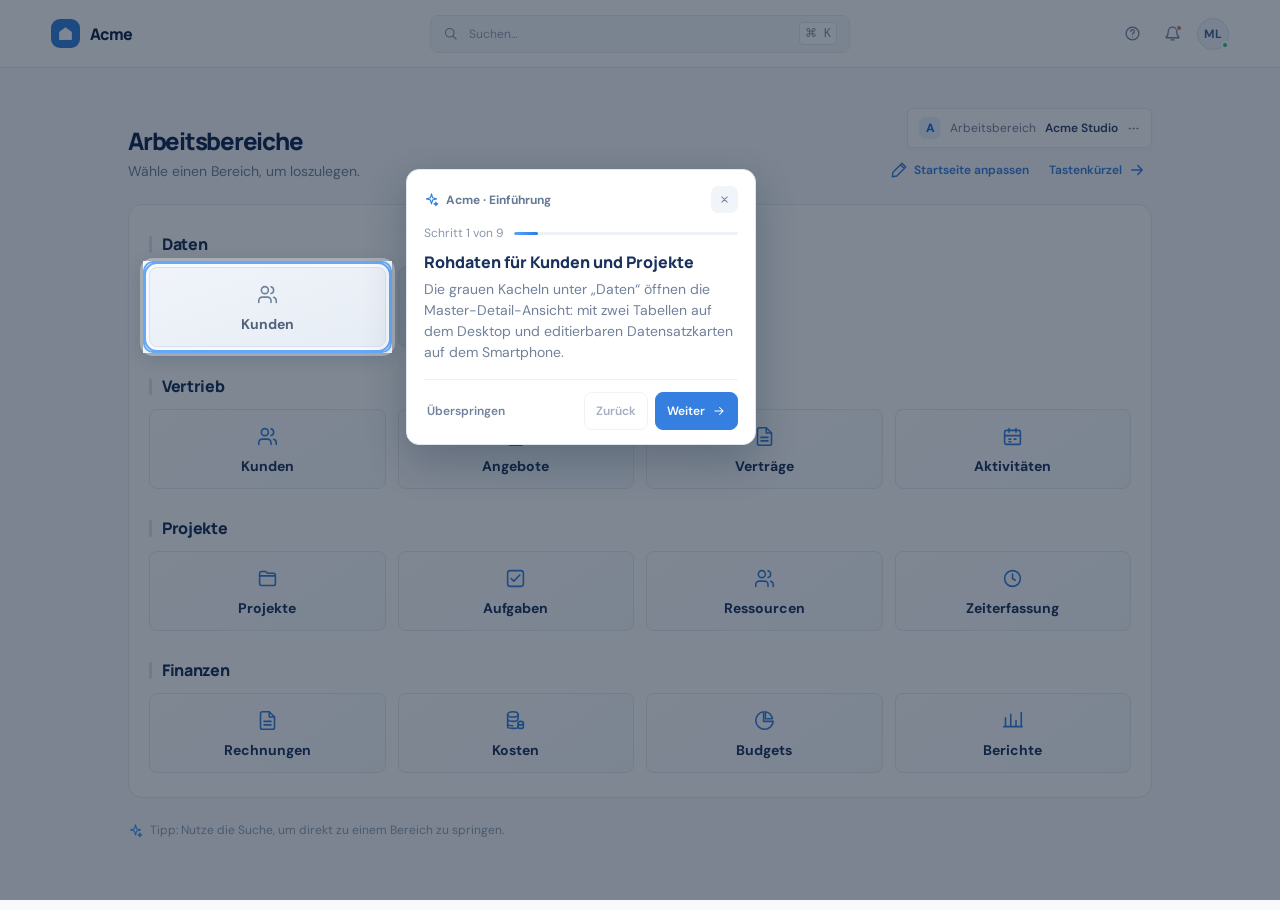
==== commit 5fa49c78: "Wip" ====
--- a/NavigationExperiment1/index.html
+++ b/NavigationExperiment1/index.html
@@ -58,12 +58,18 @@
       <symbol id="i-plus" viewBox="0 0 24 24"><path d="M12 5v14M5 12h14"/></symbol>
       <symbol id="i-arrow" viewBox="0 0 24 24"><path d="M5 12h14M13 6l6 6-6 6"/></symbol>
       <symbol id="i-more" viewBox="0 0 24 24"><circle cx="5" cy="12" r="1"/><circle cx="12" cy="12" r="1"/><circle cx="19" cy="12" r="1"/></symbol>
+      <symbol id="i-grip" viewBox="0 0 24 24"><path d="M9 5h.01M15 5h.01M9 12h.01M15 12h.01M9 19h.01M15 19h.01" stroke-width="3"/></symbol>
+      <symbol id="i-pencil" viewBox="0 0 24 24"><path d="m16 3 5 5-12 12-6 1 1-6zM14 5l5 5"/></symbol>
+      <symbol id="i-move" viewBox="0 0 24 24"><path d="M3 7h17m-4-4 4 4-4 4M21 17H4m4-4-4 4 4 4"/></symbol>
+      <symbol id="i-trash" viewBox="0 0 24 24"><path d="M3 6h18M9 6V3h6v3M5 6l1 15h12l1-15M10 10v7M14 10v7"/></symbol>
+      <symbol id="i-close" viewBox="0 0 24 24"><path d="m6 6 12 12M6 18 18 6"/></symbol>
       <symbol id="i-trend" viewBox="0 0 24 24"><path d="m3 17 6-6 4 4 8-9M15 6h6v6"/></symbol>
       <symbol id="i-filter" viewBox="0 0 24 24"><path d="M4 6h16M7 12h10m-7 6h4"/></symbol>
       <symbol id="i-spark" viewBox="0 0 24 24"><path d="m12 3 1.8 6.2L20 11l-6.2 1.8L12 19l-1.8-6.2L4 11l6.2-1.8zM19 16l.8 2.2L22 19l-2.2.8L19 22l-.8-2.2L16 19l2.2-.8z"/></symbol>
       <symbol id="i-moon" viewBox="0 0 24 24"><path d="M20.5 15.3A8.5 8.5 0 0 1 8.7 3.5 8.5 8.5 0 1 0 20.5 15.3Z"/></symbol>
       <symbol id="i-sun" viewBox="0 0 24 24"><circle cx="12" cy="12" r="4"/><path d="M12 2v2m0 16v2M4.93 4.93l1.42 1.42m11.3 11.3 1.42 1.42M2 12h2m16 0h2M4.93 19.07l1.42-1.42m11.3-11.3 1.42-1.42"/></symbol>
     </svg>
+    <script src="./home-menu.js"></script>
     <script src="./app.js"></script>
   </body>
 </html>
--- a/NavigationExperiment1/styles.css
+++ b/NavigationExperiment1/styles.css
@@ -41,6 +41,9 @@
   --table-updated-width: 19%;
   --table-value-width: 11%;
   --table-actions-width: 8%;
+  --menu-soft: #f1f6fd;
+  --menu-hover: #f7f9fc;
+  --menu-danger: #a94b50;
 }
 
 * { box-sizing: border-box; }
@@ -802,3 +805,89 @@
   :root[data-theme="dark"] .mobile-picker-empty strong { color: #d0dbea; }
   :root[data-theme="dark"] .mobile-picker-check { border-color: #46566b; }
 }
+
+/* Personal start-menu editor; the normal navigation keeps its existing tile scale. */
+.home-header-controls { display: flex; flex-direction: column; align-items: flex-end; gap: var(--space-3); min-width: 0; }
+.home-menu-actions { display: flex; align-items: center; flex-wrap: wrap; gap: var(--space-2); }
+.home-menu-button { display: inline-flex; align-items: center; justify-content: center; gap: var(--space-2); min-height: var(--control-md); padding: var(--space-2) var(--space-3); border: 1px solid var(--line); border-radius: var(--radius-md); background: var(--surface); color: var(--ink); font-size: var(--type-body); cursor: pointer; }
+.home-menu-button svg { flex-shrink: 0; }
+.home-menu-button:hover { background: var(--menu-hover); }
+.home-menu-button.primary-button { background: var(--blue); color: #fff; border-color: var(--blue); }
+.home-menu-button.primary-button:hover { background: var(--blue-dark); }
+.home-menu-quiet { border-color: transparent; background: transparent; color: var(--muted); }
+.home-menu-icon { width: var(--control-sm); height: var(--control-sm); min-height: var(--control-sm); padding: var(--space-2); flex-shrink: 0; border-radius: var(--radius-sm); }
+.home-menu-icon svg { width: 16px; height: 16px; }
+.home-menu-grip { cursor: grab; }
+.home-menu-grip:active { cursor: grabbing; }
+.home-menu-danger { color: var(--menu-danger); }
+.home-menu-toolbar { display: flex; align-items: center; justify-content: space-between; gap: var(--space-4); padding: var(--space-4); border: 1px solid var(--line); border-radius: var(--radius-lg); margin-bottom: var(--space-4); background: var(--menu-soft); scroll-margin-top: 84px; }
+.home-menu-toolbar strong { display: flex; align-items: center; gap: var(--space-2); font-size: var(--type-body); }
+.home-menu-toolbar p { margin: var(--space-1) 0 0; color: var(--muted); font-size: var(--type-caption); }
+.home-menu-category-header { display: flex; align-items: center; gap: var(--space-1); position: relative; margin-bottom: var(--space-3); }
+.home-menu-category-header .category-heading { min-width: 0; margin: 0; overflow-wrap: anywhere; }
+.home-menu-category-header .category-heading::before { flex-shrink: 0; }
+.home-menu-add-tile { margin-left: auto; font-size: var(--type-caption); flex-shrink: 0; }
+.home-menu-tile { min-width: 0; position: relative; }
+.home-menu-tile > .nav-tile { width: 100%; height: 100%; padding-top: var(--space-6); }
+.home-menu-tile .tile-title { overflow-wrap: anywhere; }
+.home-menu-tile-grip { position: absolute; top: var(--space-1); left: var(--space-1); }
+.home-menu-tile-actions { position: absolute; top: var(--space-1); right: var(--space-1); }
+.home-menu-popover { position: absolute; top: 100%; left: 0; z-index: 10; display: flex; flex-direction: column; min-width: 180px; max-width: 100%; padding: var(--space-1); background: var(--surface); border: 1px solid var(--line); border-radius: var(--radius-md); box-shadow: 0 6px 20px rgba(24,45,73,.12); }
+.home-menu-popover .home-menu-button { width: 100%; justify-content: flex-start; text-align: left; color: var(--ink); }
+.home-menu-popover .home-menu-danger { color: var(--menu-danger); }
+.home-menu-tile > .home-menu-popover { top: var(--space-10); left: auto; right: var(--space-1); max-width: none; }
+.home-menu-tile:nth-child(4n+1) > .home-menu-popover { left: var(--space-1); right: auto; }
+.home-menu-add-category { width: 100%; min-height: var(--control-lg); margin-top: var(--space-3); border-style: dashed; color: var(--muted); }
+.home-menu-empty { margin: 0; padding: var(--space-4); background: var(--menu-hover); color: var(--muted); border-radius: var(--radius-md); font-size: var(--type-caption); }
+.home-menu-panel { margin-bottom: var(--space-4); padding: var(--space-5); background: var(--surface); border: 1px solid var(--line); border-radius: var(--radius-lg); scroll-margin-top: 84px; }
+.home-menu-panel > header { display: flex; align-items: flex-start; justify-content: space-between; gap: var(--space-4); margin-bottom: var(--space-4); }
+.home-menu-panel h2 { margin: 0; color: var(--ink); font-size: var(--type-heading); }
+.home-menu-panel p { margin: var(--space-1) 0 0; color: var(--muted); font-size: var(--type-caption); }
+.home-menu-form { display: flex; align-items: flex-end; flex-wrap: wrap; gap: var(--space-3); }
+.home-menu-field { display: flex; flex: 1; flex-direction: column; gap: var(--space-2); min-width: 160px; }
+.home-menu-field label { color: var(--muted); font-size: var(--type-caption); }
+.home-menu-field input, .home-menu-field select { width: 100%; min-height: var(--control-md); padding: var(--space-2) var(--space-3); border: 1px solid var(--line); border-radius: var(--radius-sm); background: var(--menu-hover); color: var(--ink); font-size: var(--type-body); }
+.home-menu-catalog { display: grid; grid-template-columns: repeat(3,minmax(0,1fr)); gap: var(--space-2); margin-bottom: var(--space-4); }
+.home-menu-choice { display: flex; align-items: center; gap: var(--space-2); padding: var(--space-3); border: 1px solid var(--line); border-radius: var(--radius-md); font-size: var(--type-body); cursor: pointer; }
+.home-menu-choice > span { min-width: 0; overflow-wrap: anywhere; }
+.home-menu-choice input { width: 16px; height: 16px; flex-shrink: 0; accent-color: var(--blue); }
+.home-menu-choice small { display: block; color: var(--muted); font-size: var(--type-caption); }
+.home-menu-choice:has(input:checked:not(:disabled)) { background: var(--menu-soft); }
+.home-menu-choice:has(input:disabled) { opacity: .55; cursor: default; }
+.home-menu-panel button:disabled { opacity: .5; cursor: default; }
+.home-menu-drop { outline: 2px solid var(--blue); outline-offset: var(--space-1); }
+.home-menu-drag-source { position: fixed; top: 0; left: -10000px; opacity: 0; pointer-events: none; }
+.home-menu-placeholder { pointer-events: none; }
+.home-menu-dragging .home-menu-tile { pointer-events: none; }
+.home-menu-placeholder > .nav-tile { border: 1px dashed var(--blue); background: var(--menu-soft); opacity: .5; }
+.home-menu-category-placeholder { flex-shrink: 0; outline: 1px dashed var(--blue); outline-offset: -1px; background: var(--menu-soft); opacity: .5; pointer-events: none; }
+.home-menu-category-placeholder .home-menu-button { visibility: hidden; }
+.home-menu-category-dragging .home-menu-category { pointer-events: none; }
+.home-menu-dragging .home-menu-category:has(.home-menu-placeholder) > .home-menu-empty { visibility: hidden; }
+.home-menu-drop-invalid { outline: 1px dashed var(--menu-danger); outline-offset: var(--space-1); }
+:root[data-theme="dark"] { --menu-soft: #203149; --menu-hover: #1c293a; --menu-danger: #e4a3a6; }
+@media (max-width: 850px) {
+  .home-menu-catalog { grid-template-columns: repeat(2,minmax(0,1fr)); }
+  .home-menu-tile:nth-child(odd) > .home-menu-popover { left: var(--space-1); right: auto; }
+  .home-menu-tile:nth-child(even) > .home-menu-popover { left: auto; right: var(--space-1); }
+}
+@media (max-width: 560px) {
+  .home-header-controls { width: 100%; align-items: stretch; }
+  .home-menu-toolbar { flex-direction: column; align-items: stretch; }
+  .home-menu-toolbar, .home-menu-panel { scroll-margin-top: 120px; }
+  .home-menu-toolbar > .home-menu-actions { justify-content: flex-end; }
+  .home-menu-category-header { flex-wrap: wrap; }
+  .home-menu-add-word { display: none; }
+  .home-menu-add-tile { padding-inline: var(--space-1); }
+  .home-menu-panel { padding: var(--space-4); }
+  .home-menu-field { min-width: 100%; }
+  .home-menu-popover { min-width: 160px; }
+}
+@media (pointer: coarse) {
+  .home-menu-button, .home-menu-panel .primary-button { min-height: var(--control-lg); }
+  .home-menu-icon { width: var(--control-lg); height: var(--control-lg); }
+  .home-menu-tile-grip { display: none; }
+  .home-menu-tile > .nav-tile { min-height: 104px; padding-top: var(--space-10); }
+  .home-menu-tile > .home-menu-popover { top: 48px; }
+  .home-menu-field input, .home-menu-field select { font-size: var(--type-heading); }
+}
